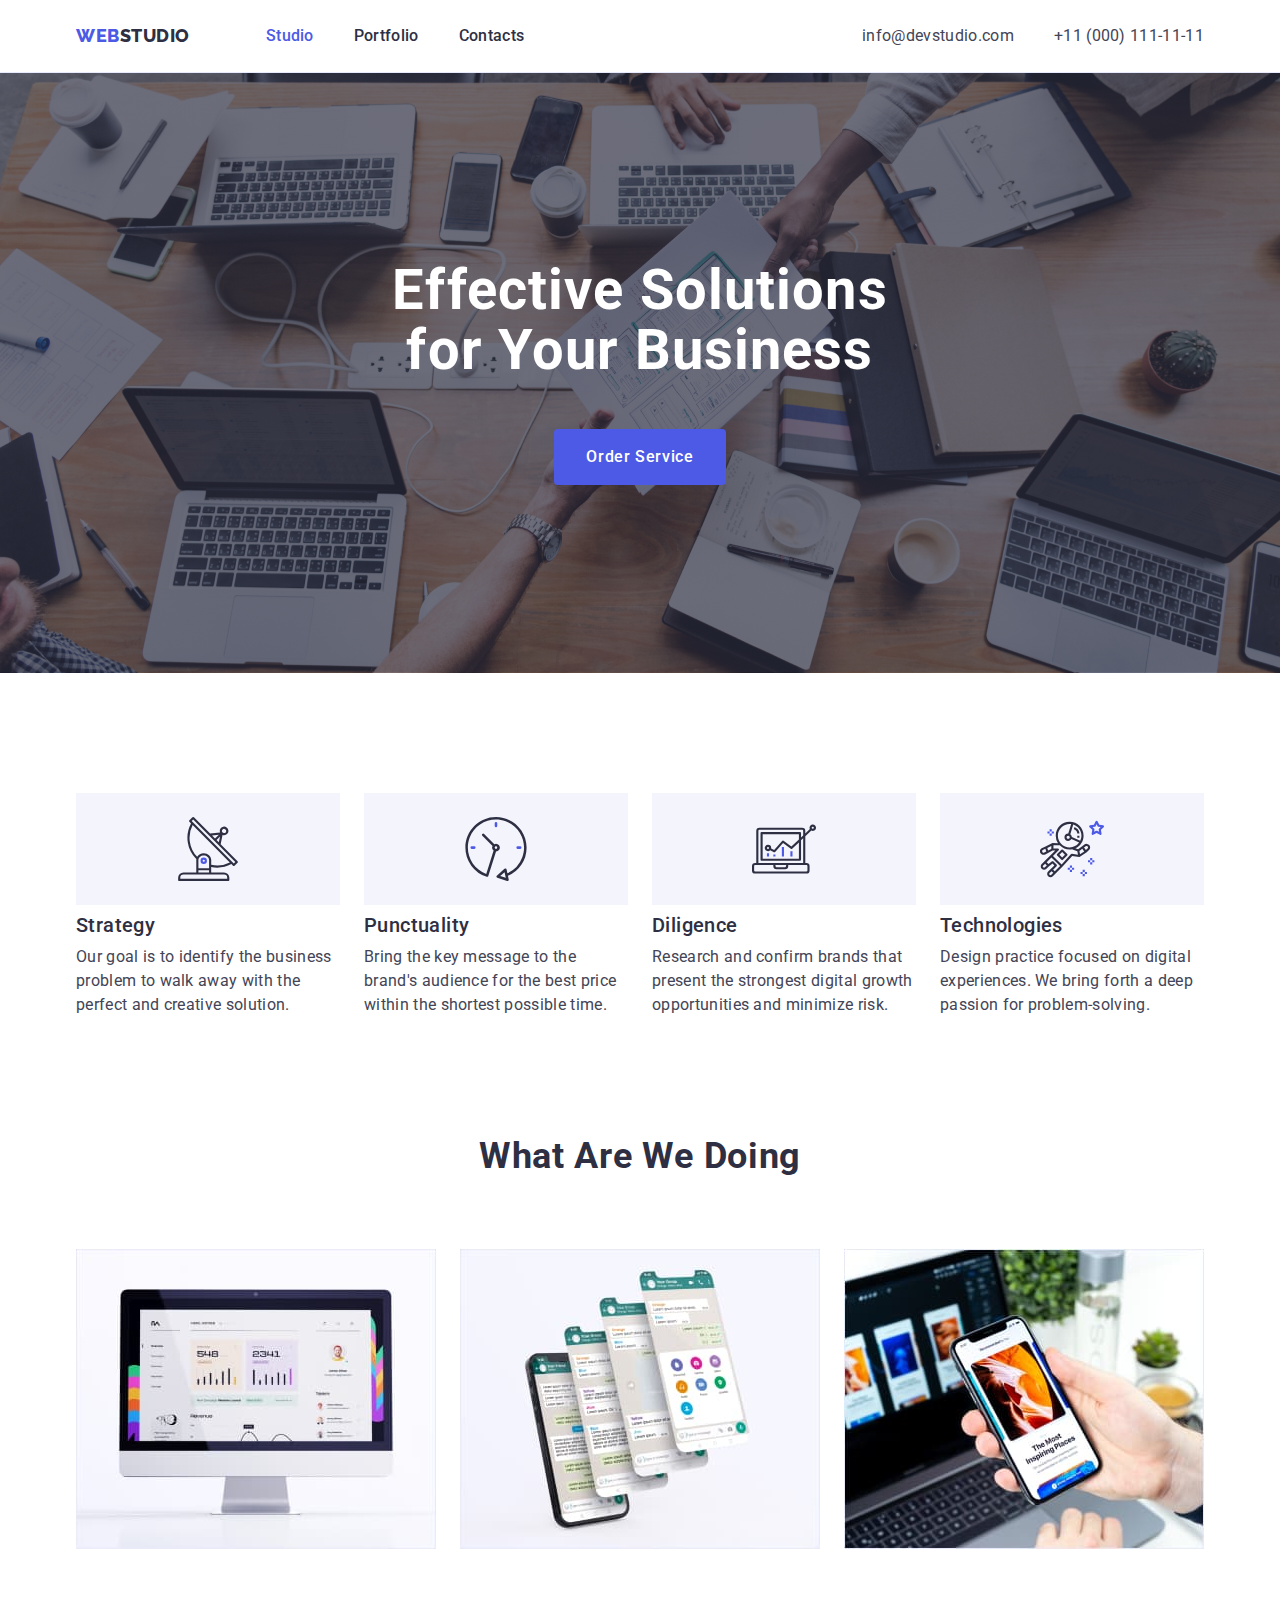
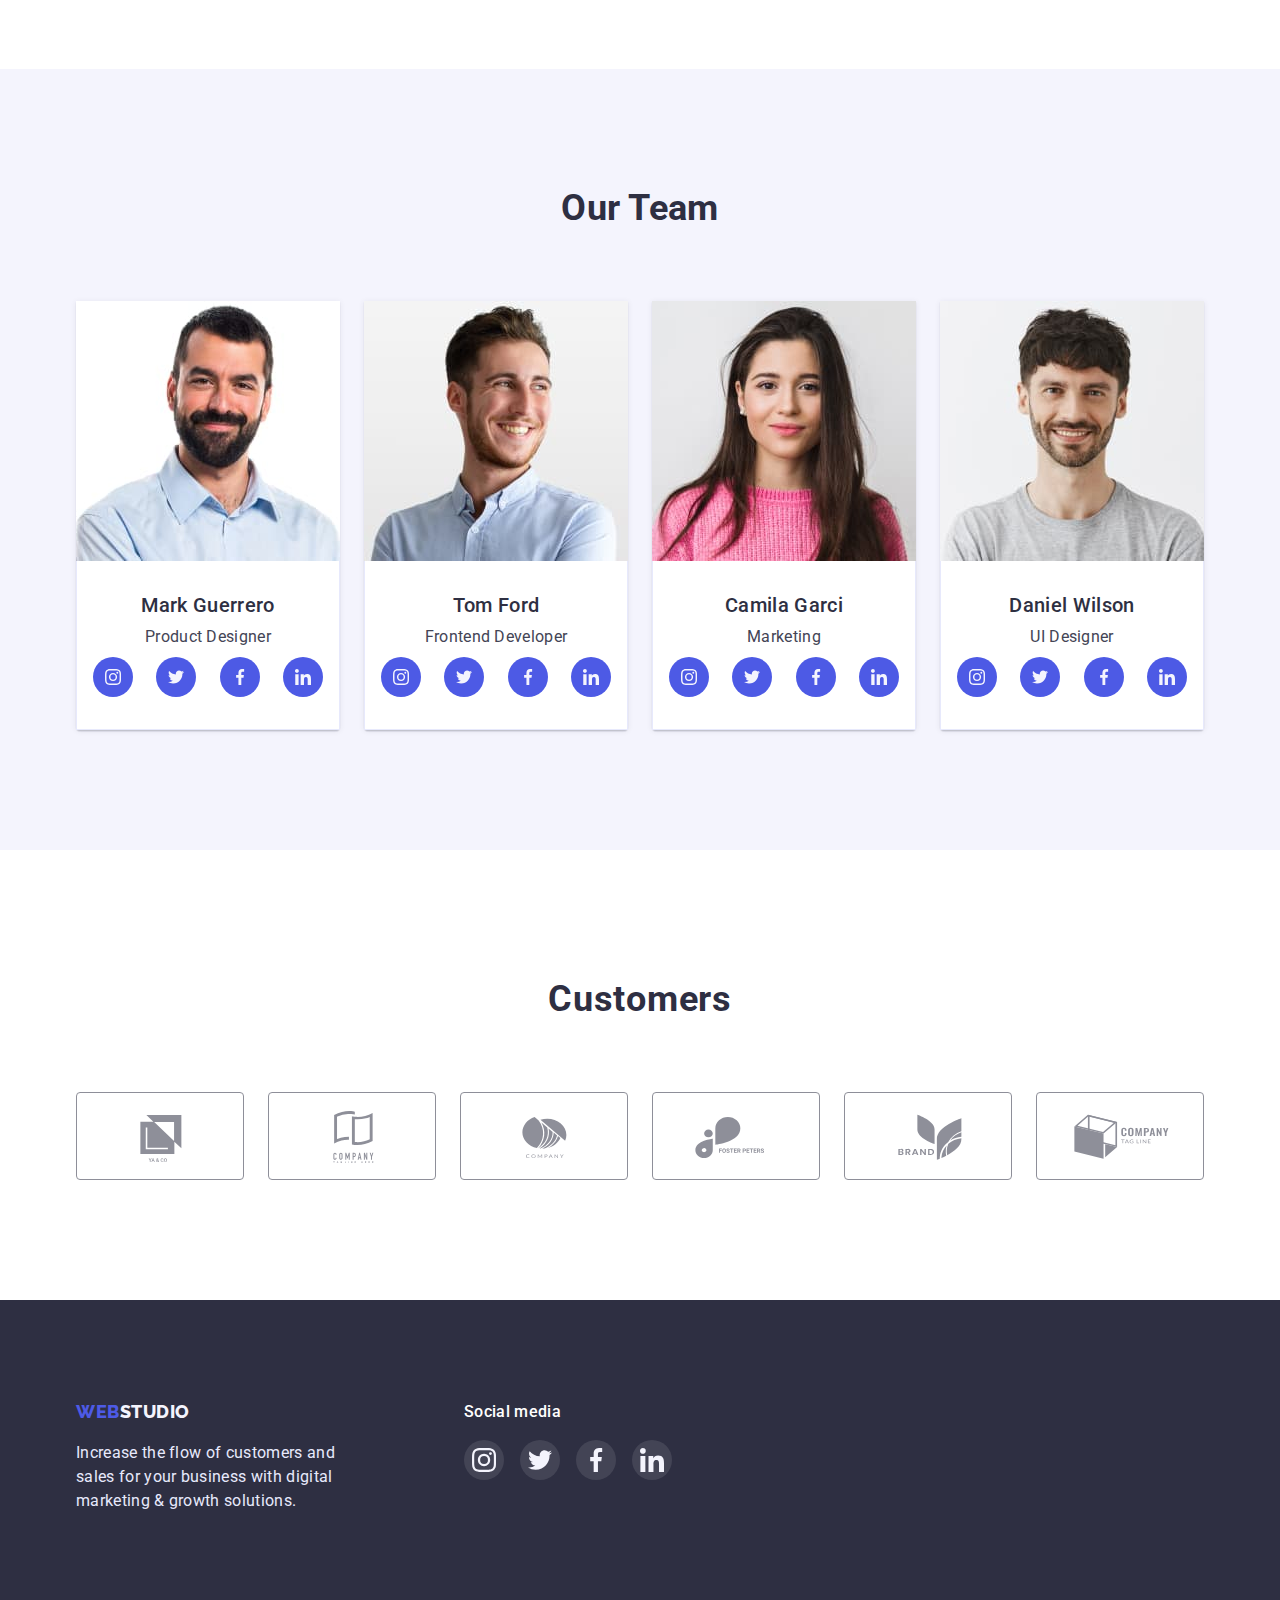
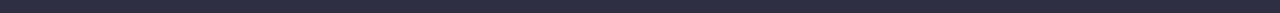
==== index.html @ ae58b8f3 "1" ====
<!DOCTYPE html>
<html lang="en">

<head>
    <meta charset="UTF-8">
    <meta http-equiv="X-UA-Compatible" content="IE=edge">
    <meta name="viewport" content="width=device-width, initial-scale=1.0">
    <title>WebStudio</title>
    <link
        href="https://fonts.googleapis.com/css2?family=Raleway:wght@800&family=Roboto:wght@400;500;700;900&display=swap"
        rel="stylesheet">
    <link rel="stylesheet"
        href="https://cdnjs.cloudflare.com/ajax/libs/modern-normalize/1.1.0/modern-normalize.min.css">
    <link rel="stylesheet" href="./css/styles.css">
</head>

<body>
    <header class="header">
        <div class="container flex-container">
            <nav class="header-navi">
                <a href="index.html" class="logo link"><span class="logo-blue">web</span>studio</a>

                <ul class="header-link">
                    <li class="navi-first"><a href="index.html" class="link hov current">Studio</a></li>
                    <li class="navi-first"><a href="portfolio.html" class="link hov">Portfolio</a></li>
                    <li class="navi-first"><a href="" class="link hov">Contacts</a></li>
                </ul>
            </nav>
            <ul class="header-navi-sect">
                <li class="navi-second"><a href="mailto:info@devstudio.com" class="link hov">info@devstudio.com</a>
                </li>
                <li class="navi-second"><a href="tel:+11(000)1111111" class="link hov">+11 (000) 111-11-11</a>
                </li>

            </ul>
        </div>
    </header>

    <main>
        <!--heroes-->
        <section class="hero">
            <div class="container">
                <h1 class="hero-text">Effective Solutions for Your Business</h1>
                <button type="button" class="hero-button">Order Service</button>
            </div>
        </section>
        <!--about company-->
        <section class="about-co">
            <div class="container">
                <ul class="card-set-first">
                    <li class="about-li">
                        <div class="about-svg">
                            <svg class="about-logo" width="64" height="64">
                                <use href="./images/icons.svg#icon-antenna"></use>
                            </svg>
                        </div>
                        <h3 class="about-work">Strategy</h3>
                        <p class="about-text">Our goal is to identify the business problem to walk away with the perfect
                            and
                            creative solution.
                        </p>
                    </li>
                    <li class="about-li">
                        <div class="about-svg">
                            <svg class="about-logo" width="64" height="64">
                                <use href="./images/icons.svg#icon-clock"></use>
                            </svg>
                        </div>
                        <h3 class="about-work">Punctuality</h3>
                        <p class="about-text">Bring the key message to the brand's audience for the best price within
                            the
                            shortest possible
                            time.</p>
                    </li>
                    <li class="about-li">
                        <div class="about-svg">
                            <svg class="about-logo" width="64" height="64">
                                <use href="./images/icons.svg#icon-diagram"></use>
                            </svg>
                        </div>
                        <h3 class="about-work">Diligence</h3>
                        <p class="about-text">Research and confirm brands that present the strongest digital growth
                            opportunities and minimize
                            risk.</p>
                    </li>
                    <li class="about-li">
                        <div class="about-svg">
                            <svg class="about-logo" width="64" height="64">
                                <use href="./images/icons.svg#icon-astronaut"></use>
                            </svg>
                        </div>
                        <h3 class="about-work">Technologies</h3>
                        <p class="about-text">Design practice focused on digital experiences. We bring forth a deep
                            passion
                            for problem-solving.</p>
                    </li>
                </ul>
            </div>
        </section>
        <!--What Are We Doing-->
        <section class="wawd">
            <div class="container">
                <h2 class="wawd-title">What Are We Doing</h2>
                <ul class="card-set-first">
                    <li class="wawd-li"><img src="./images/monitor.jpg" alt="monitor" width="360"></li>
                    <li class="wawd-li"><img src="./images/phone.jpg" alt="phone" width="360"></li>
                    <li class="wawd-li"><img src="./images/laptop.jpg" alt="laptop" width="360"></li>
                </ul>
            </div>
        </section>
        <!--Our Team-->
        <section class="comand">
            <div class="container">
                <h2 class="comand-title">Our Team</h2>
                <ul class="card-set-first">
                    <li class="comand-li"><img src="./images/mark.jpg" alt="Mark Guerrero" width="264">
                        <div class="card-item">
                            <h3 class="comand-name">Mark Guerrero</h3>
                            <p class="comand-position">Product Designer</p>
                            <ul class="social-btm">
                                <li class="social-link">
                                    <a class="social-li link" href="https../instagram.com" aria-label="instagram"
                                        target="_blank" rel="noopener noreferrer">
                                        <svg class="social-icon" width="16" height="16">
                                            <use href="./images/icons.svg#icon-instagram"></use>
                                        </svg>
                                    </a>
                                </li>
                                <li class="social-link">
                                    <a class="social-li link" href="https../twitter.com" aria-label="twitter"
                                        target="_blank" rel="noopener noreferrer">
                                        <svg class="social-icon" width="16" height="16">
                                            <use href="./images/icons.svg#icon-twitter"></use>
                                        </svg>
                                    </a>
                                </li>
                                <li class="social-link">
                                    <a class="social-li link" href="https../facebook.com" aria-label="facebook"
                                        target="_blank" rel="noopener noreferrer">
                                        <svg class="social-icon" width="16" height="16">
                                            <use href="./images/icons.svg#icon-facebook"></use>
                                        </svg>
                                    </a>
                                </li>
                                <li class="social-link">
                                    <a class="social-li link" href="https../linkedin.com" aria-label="linkedin"
                                        target="_blank" rel="noopener noreferrer">
                                        <svg class="social-icon" width="16" height="16">
                                            <use href="./images/icons.svg#icon-linkedin"></use>
                                        </svg>
                                    </a>
                                </li>
                            </ul>
                        </div>
                    </li>
                    <li class="comand-li"><img src="./images/tom.jpg" alt="Tom Ford" width="264">
                        <div class="card-item">
                            <h3 class="comand-name">Tom Ford</h3>
                            <p class="comand-position">Frontend Developer</p>
                            <ul class="social-btm">
                                <li class="social-link">
                                    <a class="social-li link" href="https../instagram.com" aria-label="instagram"
                                        target="_blank" rel="noopener noreferrer">
                                        <svg class="social-icon" width="16" height="16">
                                            <use href="./images/icons.svg#icon-instagram"></use>
                                        </svg>
                                    </a>
                                </li>
                                <li class="social-link">
                                    <a class="social-li link" href="https../twitter.com" aria-label="twitter"
                                        target="_blank" rel="noopener noreferrer">
                                        <svg class="social-icon" width="16" height="16">
                                            <use href="./images/icons.svg#icon-twitter"></use>
                                        </svg>
                                    </a>
                                </li>
                                <li class="social-link">
                                    <a class="social-li link" href="https../facebook.com" aria-label="facebook"
                                        target="_blank" rel="noopener noreferrer">
                                        <svg class="social-icon" width="16" height="16">
                                            <use href="./images/icons.svg#icon-facebook"></use>
                                        </svg>
                                    </a>
                                </li>
                                <li class="social-link">
                                    <a class="social-li link" href="https../linkedin.com" aria-label="linkedin"
                                        target="_blank" rel="noopener noreferrer">
                                        <svg class="social-icon" width="16" height="16">
                                            <use href="./images/icons.svg#icon-linkedin"></use>
                                        </svg>
                                    </a>
                                </li>
                            </ul>
                        </div>
                    </li>
                    <li class="comand-li"><img src="./images/camila.jpg" alt="Camila Garci" width="264">
                        <div class="card-item">
                            <h3 class="comand-name">Camila Garci</h3>
                            <p class="comand-position">Marketing</p>
                            <ul class="social-btm">
                                <li class="social-link">
                                    <a class="social-li link" href="https../instagram.com" aria-label="instagram"
                                        target="_blank" rel="noopener noreferrer">
                                        <svg class="social-icon" width="16" height="16">
                                            <use href="./images/icons.svg#icon-instagram"></use>
                                        </svg>
                                    </a>
                                </li>
                                <li class="social-link">
                                    <a class="social-li link" href="https../twitter.com" aria-label="twitter"
                                        target="_blank" rel="noopener noreferrer">
                                        <svg class="social-icon" width="16" height="16">
                                            <use href="./images/icons.svg#icon-twitter"></use>
                                        </svg>
                                    </a>
                                </li>
                                <li class="social-link">
                                    <a class="social-li link" href="https../facebook.com" aria-label="facebook"
                                        target="_blank" rel="noopener noreferrer">
                                        <svg class="social-icon" width="16" height="16">
                                            <use href="./images/icons.svg#icon-facebook"></use>
                                        </svg>
                                    </a>
                                </li>
                                <li class="social-link">
                                    <a class="social-li link" href="https../linkedin.com" aria-label="linkedin"
                                        target="_blank" rel="noopener noreferrer">
                                        <svg class="social-icon" width="16" height="16">
                                            <use href="./images/icons.svg#icon-linkedin"></use>
                                        </svg>
                                    </a>
                                </li>
                            </ul>
                        </div>
                    </li>
                    <li class="comand-li"><img src="./images/daniel.jpg" alt="Daniel Wilson" width="264">
                        <div class="card-item">
                            <h3 class="comand-name">Daniel Wilson</h3>
                            <p class="comand-position">UI Designer</p>
                            <ul class="social-btm">
                                <li class="social-link">
                                    <a class="social-li link" href="https../instagram.com" aria-label="instagram"
                                        target="_blank" rel="noopener noreferrer">
                                        <svg class="social-icon" width="16" height="16">
                                            <use href="./images/icons.svg#icon-instagram"></use>
                                        </svg>
                                    </a>
                                </li>
                                <li class="social-link">
                                    <a class="social-li link" href="https../twitter.com" aria-label="twitter"
                                        target="_blank" rel="noopener noreferrer">
                                        <svg class="social-icon" width="16" height="16">
                                            <use href="./images/icons.svg#icon-twitter"></use>
                                        </svg>
                                    </a>
                                </li>
                                <li class="social-link">
                                    <a class="social-li link" href="https../facebook.com" aria-label="facebook"
                                        target="_blank" rel="noopener noreferrer">
                                        <svg class="social-icon" width="16" height="16">
                                            <use href="./images/icons.svg#icon-facebook"></use>
                                        </svg>
                                    </a>
                                </li>
                                <li class="social-link">
                                    <a class="social-li link" href="https../linkedin.com" aria-label="linkedin"
                                        target="_blank" rel="noopener noreferrer">
                                        <svg class="social-icon" width="16" height="16">
                                            <use href="./images/icons.svg#icon-linkedin"></use>
                                        </svg>
                                    </a>
                                </li>
                            </ul>
                        </div>
                    </li>
                </ul>
            </div>
        </section>
        <section class="customers">
            <div>
                <h2 class="customers-title">Customers</h2>
                <ul class="customer-ul">
                    <li class="customer-li">
                        <a class="customer-logo link" href="" target="_blank" rel="noopener noreferrer">
                            <svg class="customer-icon" width="104" height="56">
                                <use href="./images/icons.svg#icon-logoco1"></use>
                            </svg>
                        </a>
                    </li>
                    <li>
                        <a class="customer-logo link" href="" target="_blank" rel="noopener noreferrer">
                            <svg class="customer-icon" width="104" height="56">
                                <use href="./images/icons.svg#icon-logoco2"></use>
                            </svg>
                        </a>
                    </li>
                    <li>
                        <a class="customer-logo link" href="" target="_blank" rel="noopener noreferrer">
                            <svg class="customer-icon" width="104" height="56">
                                <use href="./images/icons.svg#icon-logoco3"></use>
                            </svg>
                        </a>
                    </li>
                    <li>
                        <a class="customer-logo link" href="" target="_blank" rel="noopener noreferrer">
                            <svg class="customer-icon" width="104" height="56">
                                <use href="./images/icons.svg#icon-logoco4"></use>
                            </svg>
                        </a>
                    </li>
                    <li>
                        <a class="customer-logo link" href="" target="_blank" rel="noopener noreferrer">
                            <svg class="customer-icon" width="104" height="56">
                                <use href="./images/icons.svg#icon-logoco5"></use>
                            </svg>
                        </a>
                    </li>
                    <li>
                        <a class="customer-logo link" href="" target="_blank" rel="noopener noreferrer">
                            <svg class="customer-icon" width="104" height="56">
                                <use href="./images/icons.svg#icon-logoco6"></use>
                            </svg>
                        </a>
                    </li>
                </ul>
            </div>
        </section>
    </main>
    <footer class="footer">
        <div class="container footer-container">
            <div>
                <a href="index.html" class="logo link"><span class="logo-blue">web</span><span
                        class="logo logo-white">studio</span></a>
                <p class="footer-text">Increase the flow of customers and sales for your business with digital marketing
                    &
                    growth solutions.</p>
            </div>

            <div class="footer-soc">
                <p class="footer-soc-text">Social media</p>
                <ul class="footer-soc-btn">
                    <li><a class="footer-soc-li link" href="https../instagram.com" aria-label="instagram"
                            target="_blank" rel="noopener noreferrer">
                            <svg class="footer-soc-icon" width="24" height="24">
                                <use href="./images/icons.svg#icon-instagram"></use>
                            </svg>
                        </a>
                    </li>
                    <li>
                        <a class="footer-soc-li link" href="https../twitter.com" aria-label="instagram" target="_blank"
                            rel="noopener noreferrer">
                            <svg class="footer-soc-icon" width="24" height="24">
                                <use href="./images/icons.svg#icon-twitter"></use>
                            </svg>
                        </a>
                    </li>
                    <li>
                        <a class="footer-soc-li link" href="https../facebook.com" aria-label="instagram" target="_blank"
                            rel="noopener noreferrer">
                            <svg class="footer-soc-icon" width="24" height="24">
                                <use href="./images/icons.svg#icon-facebook"></use>
                            </svg>
                        </a>
                    </li>
                    <li>
                        <a class="footer-soc-li link" href="https../linkedin.com" aria-label="instagram" target="_blank"
                            rel="noopener noreferrer">
                            <svg class="footer-soc-icon" width="24" height="24">
                                <use href="./images/icons.svg#icon-linkedin"></use>
                            </svg>
                        </a>
                    </li>
                </ul>
            </div>
        </div>
    </footer>
</body>

</html>
---- css/styles.css ----
:root {
  /*head*/
  --logo-first: #4d5ae5;
  --logo-sec: #2e2f42;
  --logo-thr: #f4f4fd;
  --head-text: #2e2f42;
  --head-adres: #434455;
  /*main*/
  --hero-text: #ffffff;
  --hero-button-text: #ffffff;
  --hero-button: #4d5ae5;
  --text-main: #434455;
  --text-accent: #2e2f42;
  --text-accent-h2: #2e2f42;
  --bgr-main: #2e2f42;
  --bgr-first: #e5e5e5;
  --bgr-sec: #f4f4fd;
  --bgr-many-button: #f4f4fd;
  --text-many-button: #4d5ae5;
  --link: #404bbf;
  --social-btn-comand1: #4d5ae5;
  --social-btn-comand2: #404bbf;
  --social-btn-logo: #f4f4fd;
  /*about*/
  --about-svg: #f4f4fd;
  /*customers*/
  --customers-logo: #8e8f99;
  --customers-logo2: #404bbf;
  /*footer*/
  --footer-text: #e7e9fc;
  --footer-soc-text: #ffffff;
  --footer-logo-hover: #31d0aa;
  /*size distaition*/
}
/*border-box-main*/
*,
*::before,
*::after {
  box-sizing: border-box;
}
body {
  font-family: "Roboto", sans-serif;
  font-size: 16px;
  letter-spacing: 0.02em;
  color: var(--text-main);
}
/*reset standart style*/
h1,
h2,
h3,
h4,
h5,
h6,
p {
  margin: 0;
}
ol,
ul {
  list-style: none;
  padding-left: 0;
  margin: 0;
}
img {
  display: block;
  max-width: 100%;
  height: auto;
}
button {
  display: block;
  cursor: pointer;
  border: none;
  border-radius: 4px;
}
.container {
  width: 1158px;
  padding: 0 15px;
  margin: 0 auto;
}

/*imposibl*/
.link {
  text-decoration: none;
}

/*header*/
.header-navi {
  display: flex;
  align-items: center;
}
.header {
  border-bottom: 1px solid #e7e9fc;
}
.logo-blue {
  color: var(--logo-first);
}
.logo {
  font-family: "Raleway";
  font-style: normal;
  font-weight: 800;
  font-size: 18px;
  line-height: 1.33;
  letter-spacing: 0.03em;
  text-transform: uppercase;
  color: var(--logo-sec);
}
.logo:hover,
.logo:focus {
  color: var(--logo-first);
}
.header-link {
  display: flex;
  align-items: center;
  margin-left: 76px;
  gap: 40px;
}
.flex-container {
  display: flex;
  align-items: center;
}
.navi-first > .link {
  font-weight: 500;
  line-height: 1.5;
  color: var(--head-text);
  padding: 24px 0;
  display: block;
}
.link.current {
  color: var(--logo-first);
}
.header-navi-sect {
  margin-left: auto;
  display: flex;
  align-items: center;
  gap: 40px;
}

.navi-second > .link {
  color: var(--head-adres);
  line-height: 1.5;
}

.hov:hover,
.hov:focus {
  color: var(--link);
}

/*----------main------------*/
/*-------section-hero--------*/
.hero {
  background-color: var(--bgr-main);
  background-image: linear-gradient(
      rgba(46, 47, 66, 0.7),
      rgba(46, 47, 66, 0.7)
    ),
    url(../images/bg-img.jpg);
  background-repeat: no-repeat;
  background-position: center;
  background-size: cover;
  max-width: 1440px;
  margin-left: auto;
  margin-right: auto;

  padding: 188px 0;
  text-align: center;
  margin-left: auto;
  margin-right: auto;
}
.hero-text {
  font-weight: 700;
  font-size: 56px;
  line-height: 1.07;
  letter-spacing: 0.02em;
  color: var(--hero-text);
  margin: 0 auto;
  max-width: 498px;
  margin-bottom: 48px;
}
.hero-button {
  background-color: var(--hero-button);
  color: var(--hero-button-text);
  font-family: "Roboto";
  font-size: 16px;
  line-height: 1.5;
  font-style: normal;
  font-weight: 500;
  letter-spacing: 0.04em;
  cursor: pointer;
  padding: 16px 32px;
  margin-left: auto;
  margin-right: auto;
}
.hero-button:hover,
.hero-button:focus {
  background-color: var(--link);
}
/*-------section about-------*/
.card-set-first {
  display: flex;
  flex-wrap: wrap;
  gap: 24px;
}
.about-co {
  padding-top: 120px;
  padding-bottom: 120px;
}
.about-li {
  width: 264px;
  height: 104px;
}
.about-svg {
  display: flex;
  width: 264px;
  height: 112px;
  justify-content: center;
  align-items: center;
  background-color: var(--about-svg);
}
.about-work {
  font-weight: 500;
  font-size: 20px;
  line-height: 1.2;
  letter-spacing: 0.02em;
  color: var(--text-accent);
  padding-top: 8px;
}
.about-text {
  line-height: 1.5;
  margin-top: 8px;
  color: var(--text-main);
}
/*------- section wawd------*/
.wawd {
  padding-bottom: 120px;
  padding-top: 120px;
}
.wawd-title {
  font-weight: 700;
  font-size: 36px;
  line-height: 1.11;
  letter-spacing: 0.02em;
  text-align: center;
  text-transform: capitalize;
  color: var(--text-accent-h2);
  margin-bottom: 72px;
}
/*--------section our team---------*/
.comand {
  background-color: var(--bgr-sec);
  padding: 120px 0;
}
.comand-title {
  font-weight: 700;
  font-size: 36px;
  line-height: 1.11;
  text-align: center;
  text-transform: capitalize;
  color: var(--text-accent-h2);
  margin-bottom: 72px;
}
.social-btm {
  display: flex;
  justify-content: space-between;
}
.social-li {
  display: flex;
  align-items: center;
  justify-content: center;
  width: 40px;
  height: 40px;
  background-color: var(--social-btn-comand1);
  border-radius: 50px;
  fill: var(--social-btn-logo);
}
.social-li:hover,
.social-li:hover {
  background-color: var(--social-btn-comand2);
}
.comand-li {
  background: #ffffff;
  box-shadow: 0px 1px 6px rgba(46, 47, 66, 0.08),
    0px 1px 1px rgba(46, 47, 66, 0.16), 0px 2px 1px rgba(46, 47, 66, 0.08);
  border-radius: 0px 0px 4px 4px;
}

.comand-name {
  font-weight: 500;
  font-size: 20px;
  line-height: 1.2;
  text-align: center;
  color: var(--text-accent);
}
.comand-position {
  line-height: 1.5;
  text-align: center;
  color: var(--text-main);
  margin-top: 8px;
  margin-bottom: 8px;
}
.card-item {
  border: 1px solid #e7e9fc;
  padding: 32px 16px;
  border-top: none;
}
/*--------Cotumers-------------*/
.customers {
  padding-top: 130px;
  padding-bottom: 120px;
}
.customer-ul {
  display: flex;
  justify-content: center;
  gap: 24px;
}
.customers-title {
  font-weight: 700;
  font-size: 36px;
  line-height: 1.11;
  text-align: center;
  letter-spacing: 0.02em;
  text-transform: capitalize;
  color: var(--text-accent-h2);
  margin-bottom: 72px;
}
.customer-logo {
  color: var(--customers-logo);
  display: flex;
  align-items: center;
  justify-content: center;
  width: 168px;
  height: 88px;
  border: 1px solid var(--customers-logo);
  border-radius: 4px;
}
.customer-icon {
  fill: currentColor;
}
.customer-logo:hover,
.customer-logo:focus {
  color: var(--customers-logo2);
  border: 1px solid var(--customers-logo2);
}

/*------------footer----------*/
.footer {
  background-color: var(--bgr-main);
  line-height: 1.5;
  padding: 100px 0;
}
.logo-white {
  font-weight: 800;
  font-size: 18px;
  line-height: 24px;
  letter-spacing: 0.03em;
  text-transform: uppercase;
  color: var(--logo-thr);
}
.footer-text {
  color: var(--footer-text);
  max-width: 268px;
  margin-top: 16px;
}
.footer-container {
  display: flex;
}
.footer-soc {
  margin-left: 120px;
}
.footer-soc-text {
  color: var(--footer-soc-text);
  font-weight: 500;
  font-size: 16px;
  line-height: 1.5;
  letter-spacing: 0.02em;
  padding-bottom: 16px;
}
.footer-soc-li {
  display: flex;
  align-items: center;
  justify-content: center;
  width: 40px;
  height: 40px;
  background-color: rgba(255, 255, 255, 0.1);
  border-radius: 50px;
  fill: var(--social-btn-logo);
}
.footer-soc-li:hover,
.footer-soc-li:focus {
  background-color: var(--footer-logo-hover);
}
.footer-soc-btn {
  display: flex;
  gap: 16px;
}
/*-------portfolio------*/
/*---------section- btn--------*/
.many-buttons {
  padding-top: 96px;
  padding-bottom: 120px;
}
.btn {
  font-family: "Roboto";
  font-size: 16px;
  background-color: var(--bgr-many-button);
  font-weight: 500;
  line-height: 1.5;
  letter-spacing: 0.04em;
  color: var(--text-many-button);
  cursor: pointer;
  padding: 12px 24px;
}
.btn:hover,
.btn:focus {
  color: var(--hero-button-text);
  background-color: var(--link);
}
.many-buttons-link {
  display: flex;
  justify-content: center;
  gap: 24px;
}
.not-text {
  position: absolute;
  width: 1px;
  height: 1px;
  margin: -1px;
  border: 0;
  padding: 0;
  white-space: nowrap;
  clip-path: inset(100%);
  clip: rect(0 0 0 0);
  overflow: hidden;
}
/*---------many buttons-----*/

.card-set-sec {
  display: flex;
  flex-wrap: wrap;
  row-gap: 48px;
  column-gap: 24px;
  margin-top: 72px;
}

/*-------sectiom-many-ikon------*/
.many-ikon-name {
  font-weight: 500;
  font-size: 20px;
  line-height: 1.2;
  color: var(--text-accent);
}
.many-ikon-text {
  line-height: 1.5;
  color: var(--text-main);
  margin-top: 8px;
}
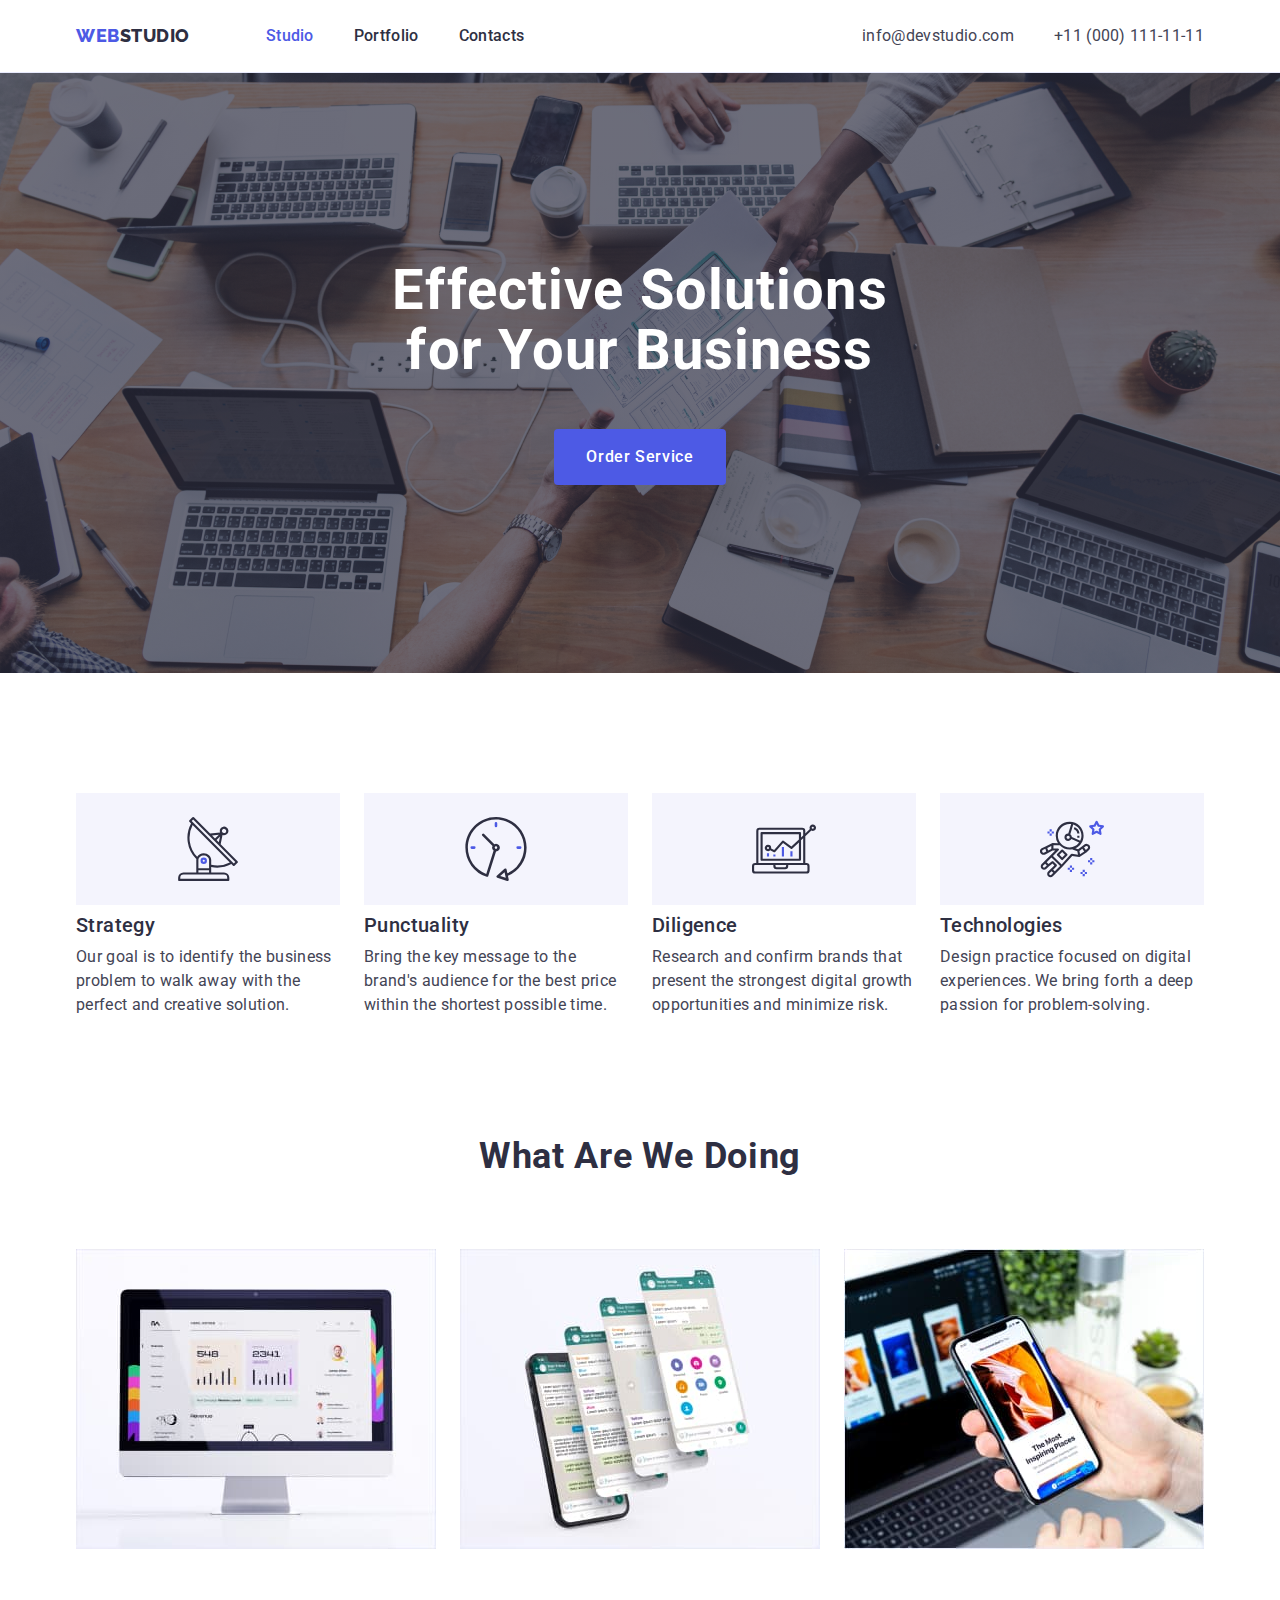
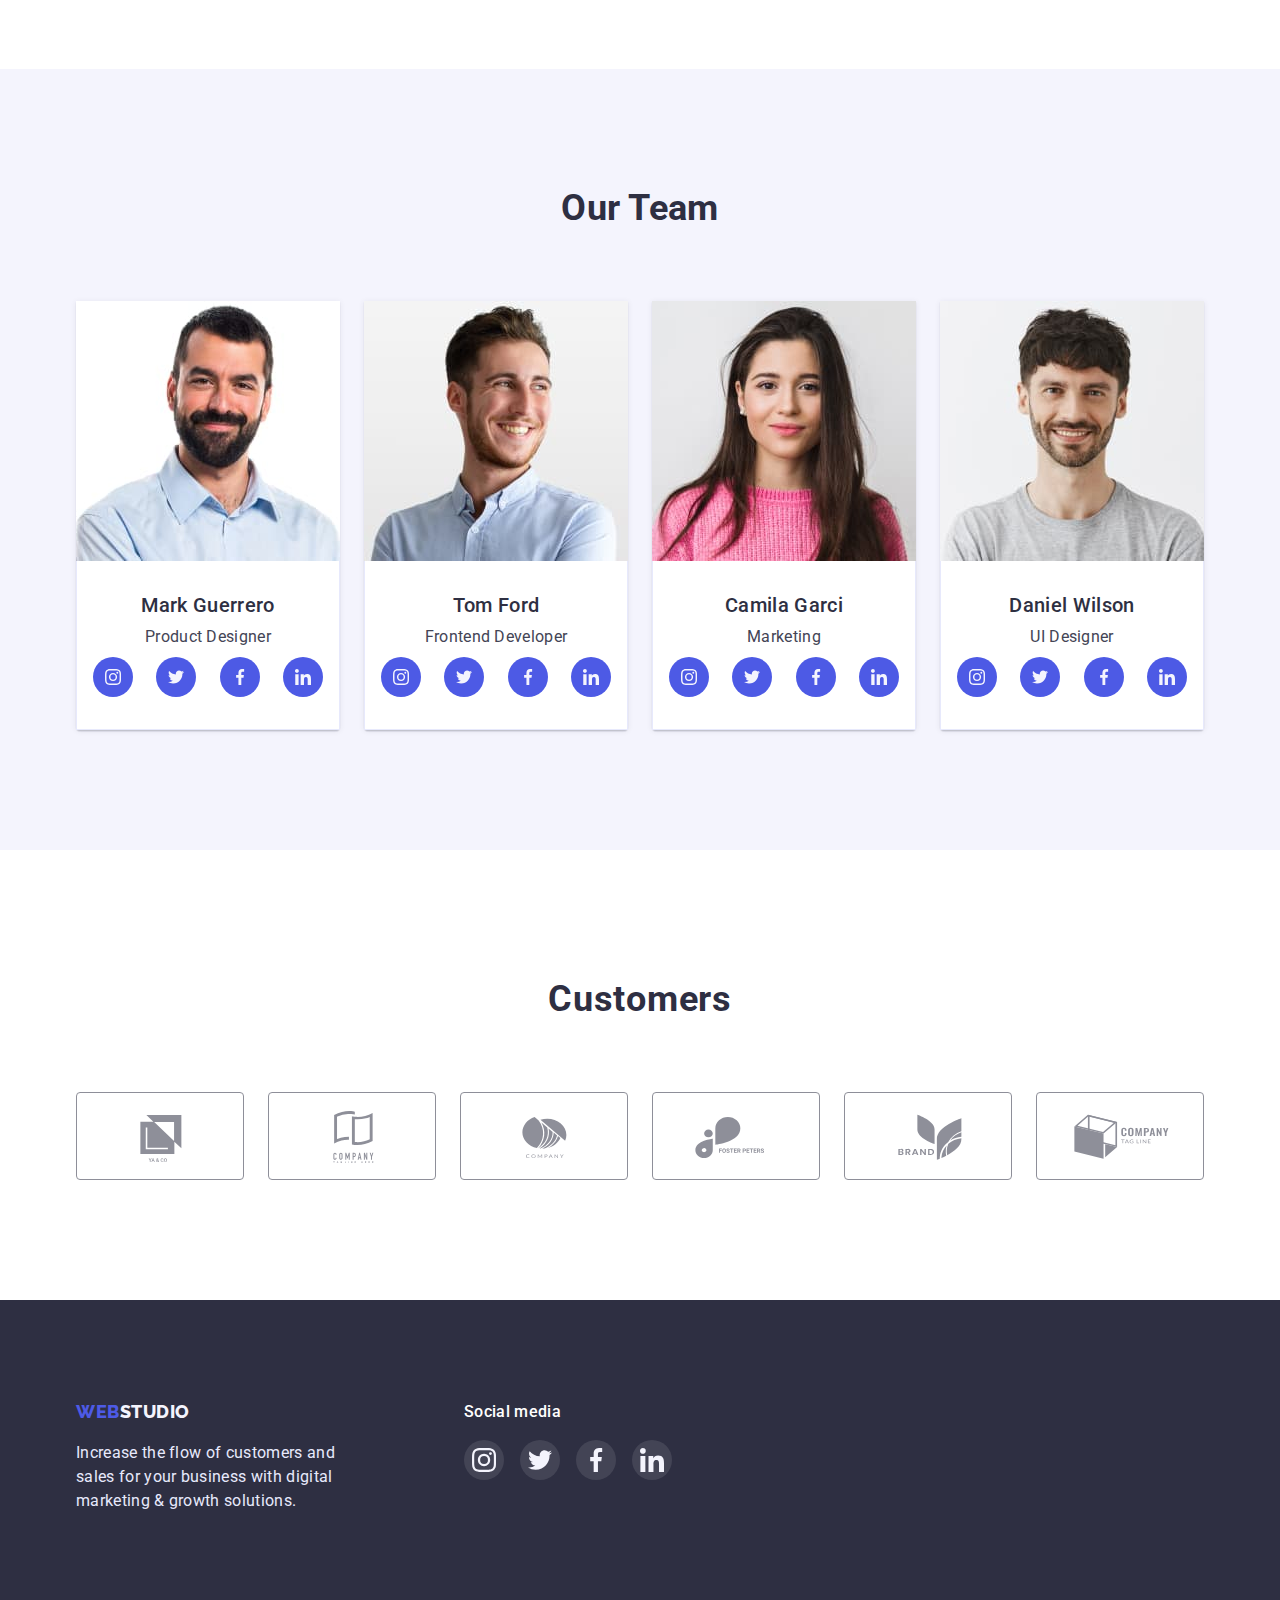
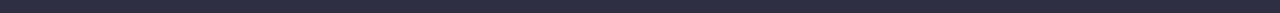
==== commit 4409cd5e: "1" ====
--- a/index.html
+++ b/index.html
@@ -277,7 +277,7 @@
             </div>
         </section>
         <section class="customers">
-            <div>
+            <div class="container">
                 <h2 class="customers-title">Customers</h2>
                 <ul class="customer-ul">
                     <li class="customer-li">
--- a/css/styles.css
+++ b/css/styles.css
@@ -157,9 +157,7 @@
   background-position: center;
   background-size: cover;
   max-width: 1440px;
-  margin-left: auto;
-  margin-right: auto;
-
+  height: 600px;
   padding: 188px 0;
   text-align: center;
   margin-left: auto;
@@ -221,7 +219,7 @@
   line-height: 1.2;
   letter-spacing: 0.02em;
   color: var(--text-accent);
-  padding-top: 8px;
+  margin-top: 8px;
 }
 .about-text {
   line-height: 1.5;
@@ -371,7 +369,7 @@
   font-size: 16px;
   line-height: 1.5;
   letter-spacing: 0.02em;
-  padding-bottom: 16px;
+  margin-bottom: 16px;
 }
 .footer-soc-li {
   display: flex;
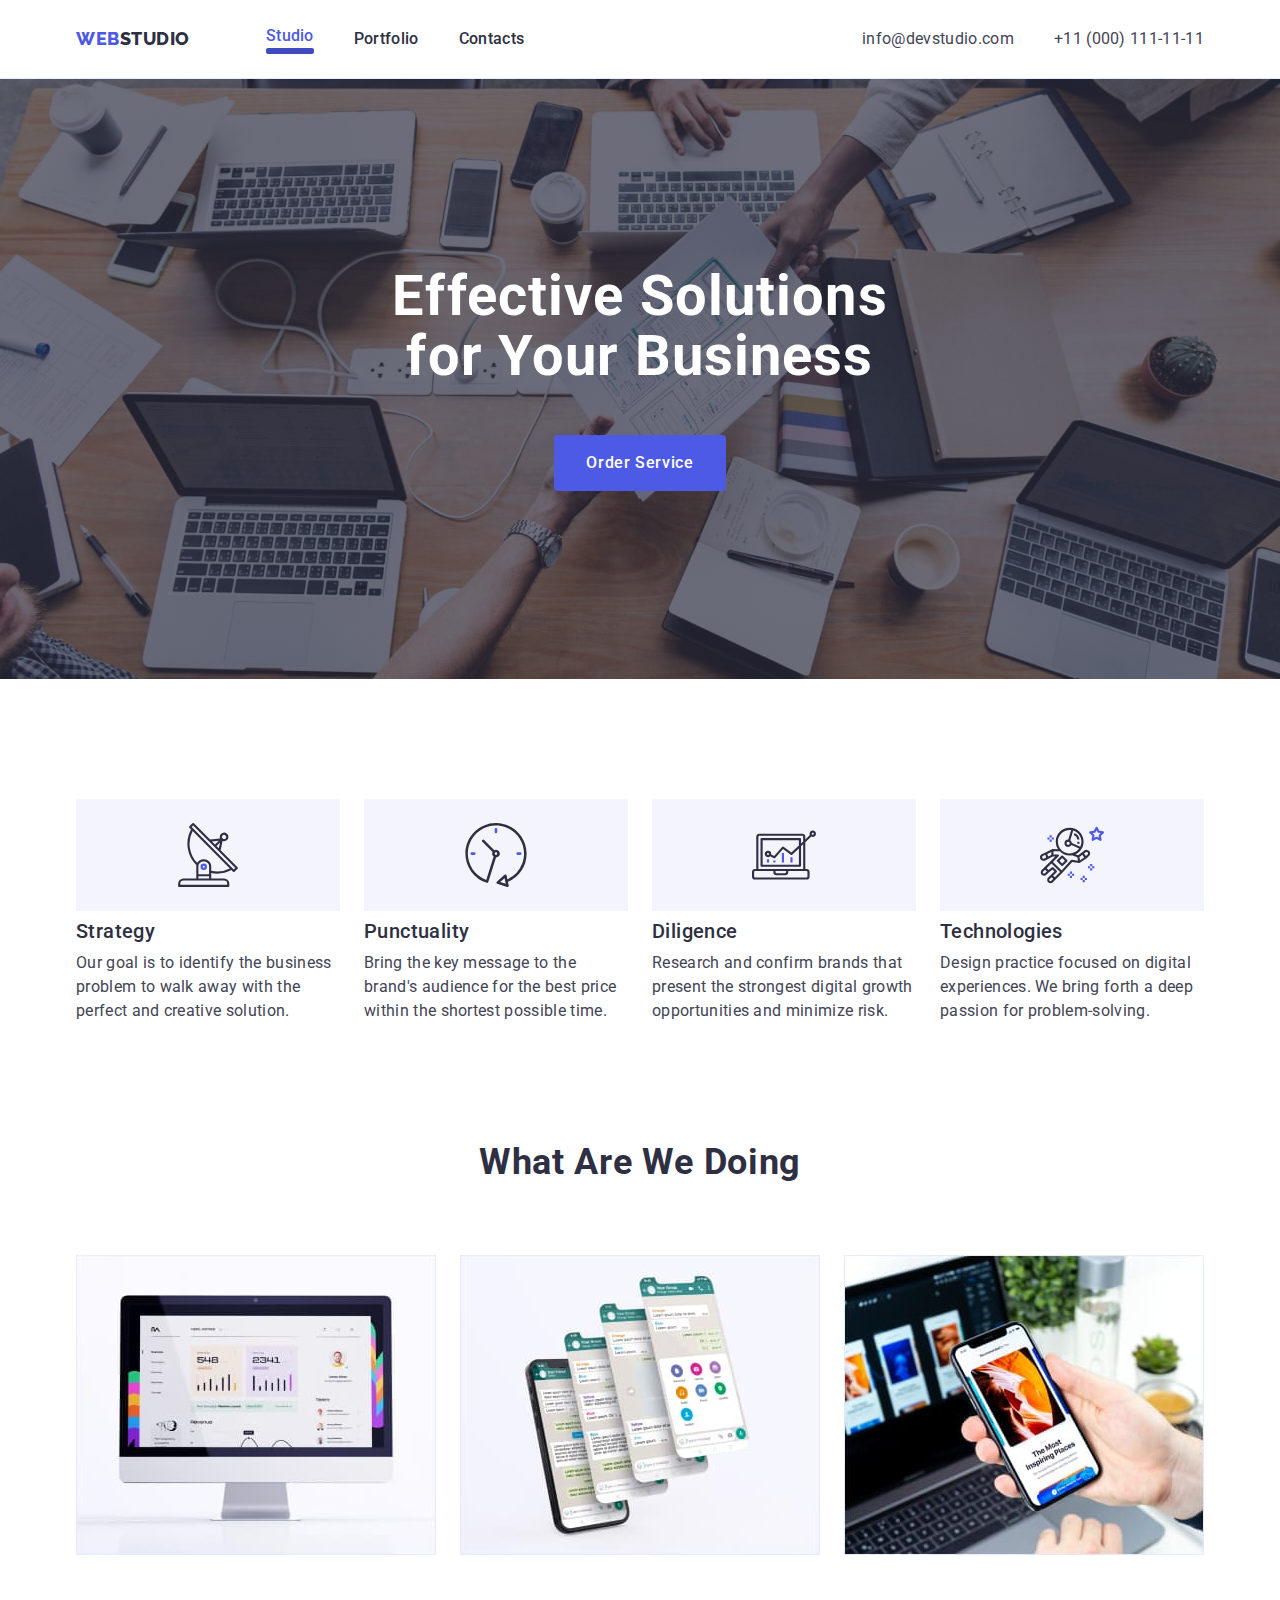
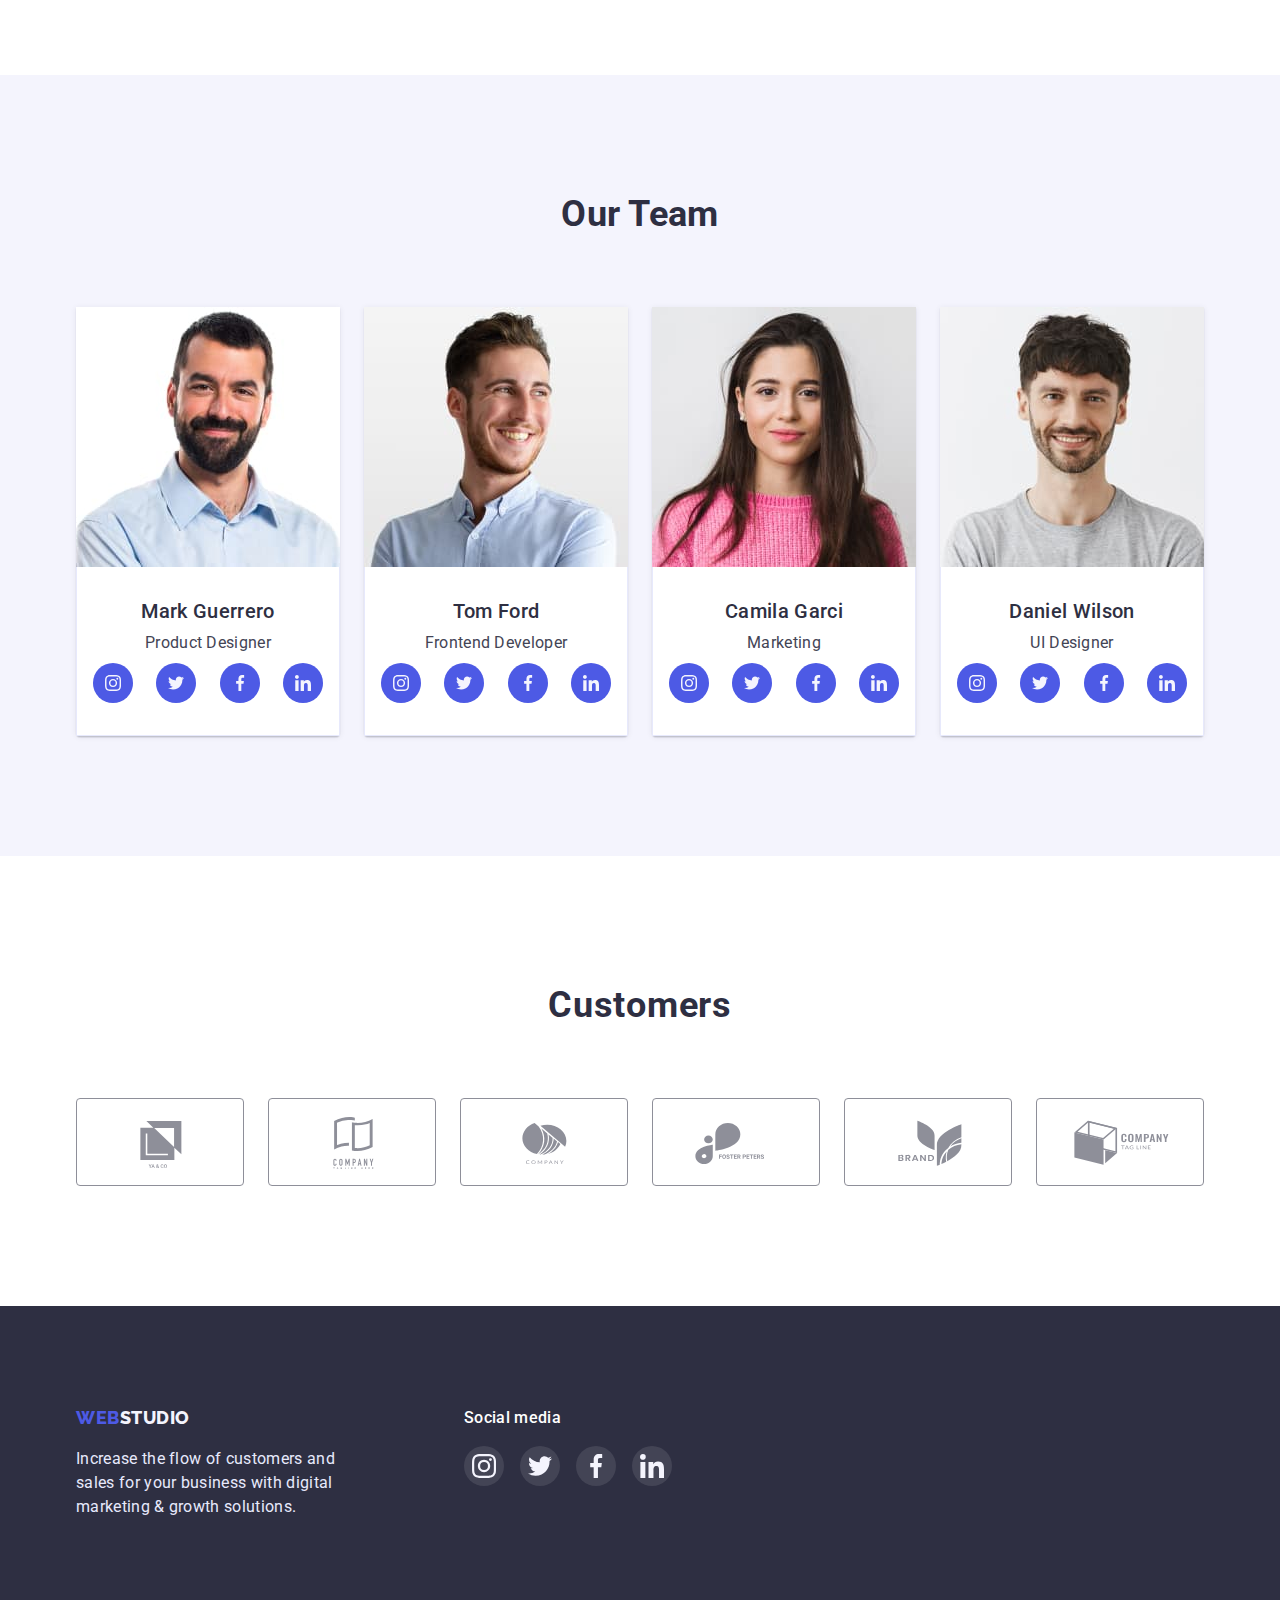
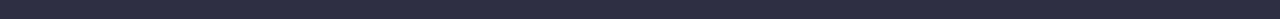
==== commit a7aa9bac: "1" ====
--- a/index.html
+++ b/index.html
@@ -21,9 +21,9 @@
                 <a href="index.html" class="logo link"><span class="logo-blue">web</span>studio</a>
 
                 <ul class="header-link">
-                    <li class="navi-first"><a href="index.html" class="link hov current">Studio</a></li>
-                    <li class="navi-first"><a href="portfolio.html" class="link hov">Portfolio</a></li>
-                    <li class="navi-first"><a href="" class="link hov">Contacts</a></li>
+                    <li class="navi-first"><a href="index.html" class="navi-first-li link hov current">Studio</a></li>
+                    <li class="navi-first"><a href="portfolio.html" class="navi-first-li link hov">Portfolio</a></li>
+                    <li class="navi-first"><a href="" class="navi-first-li link hov">Contacts</a></li>
                 </ul>
             </nav>
             <ul class="header-navi-sect">
--- a/css/styles.css
+++ b/css/styles.css
@@ -138,7 +138,14 @@
   color: var(--head-adres);
   line-height: 1.5;
 }
-
+.navi-first-li.current::after {
+  content: "";
+  display: block;
+  width: 100%;
+  height: 6px;
+  background-color: var(--link);
+  border-radius: 2px;
+}
 .hov:hover,
 .hov:focus {
   color: var(--link);
@@ -203,7 +210,6 @@
 }
 .about-li {
   width: 264px;
-  height: 104px;
 }
 .about-svg {
   display: flex;
@@ -229,7 +235,6 @@
 /*------- section wawd------*/
 .wawd {
   padding-bottom: 120px;
-  padding-top: 120px;
 }
 .wawd-title {
   font-weight: 700;
@@ -270,7 +275,7 @@
   fill: var(--social-btn-logo);
 }
 .social-li:hover,
-.social-li:hover {
+.social-li:focus {
   background-color: var(--social-btn-comand2);
 }
 .comand-li {
@@ -326,7 +331,7 @@
   justify-content: center;
   width: 168px;
   height: 88px;
-  border: 1px solid var(--customers-logo);
+  border: 1px solid currentColor;
   border-radius: 4px;
 }
 .customer-icon {
@@ -335,7 +340,6 @@
 .customer-logo:hover,
 .customer-logo:focus {
   color: var(--customers-logo2);
-  border: 1px solid var(--customers-logo2);
 }
 
 /*------------footer----------*/
@@ -410,12 +414,15 @@
 .btn:focus {
   color: var(--hero-button-text);
   background-color: var(--link);
+  box-shadow: 0px 3px 1px rgba(0, 0, 0, 0.1), 0px 2px 1px rgba(0, 0, 0, 0.08),
+    0px 2px 2px rgba(0, 0, 0, 0.12);
 }
 .many-buttons-link {
   display: flex;
   justify-content: center;
   gap: 24px;
 }
+
 .not-text {
   position: absolute;
   width: 1px;
@@ -450,3 +457,12 @@
   color: var(--text-main);
   margin-top: 8px;
 }
+.card-link {
+  display: block;
+  box-shadow: 0px 1px 6px rgba(46, 47, 66, 0.08);
+}
+.card-link:hover,
+.card-link:focus {
+  box-shadow: 0px 1px 6px rgba(46, 47, 66, 0.08),
+    0px 1px 1px rgba(46, 47, 66, 0.16), 0px 2px 1px rgba(46, 47, 66, 0.08);
+}
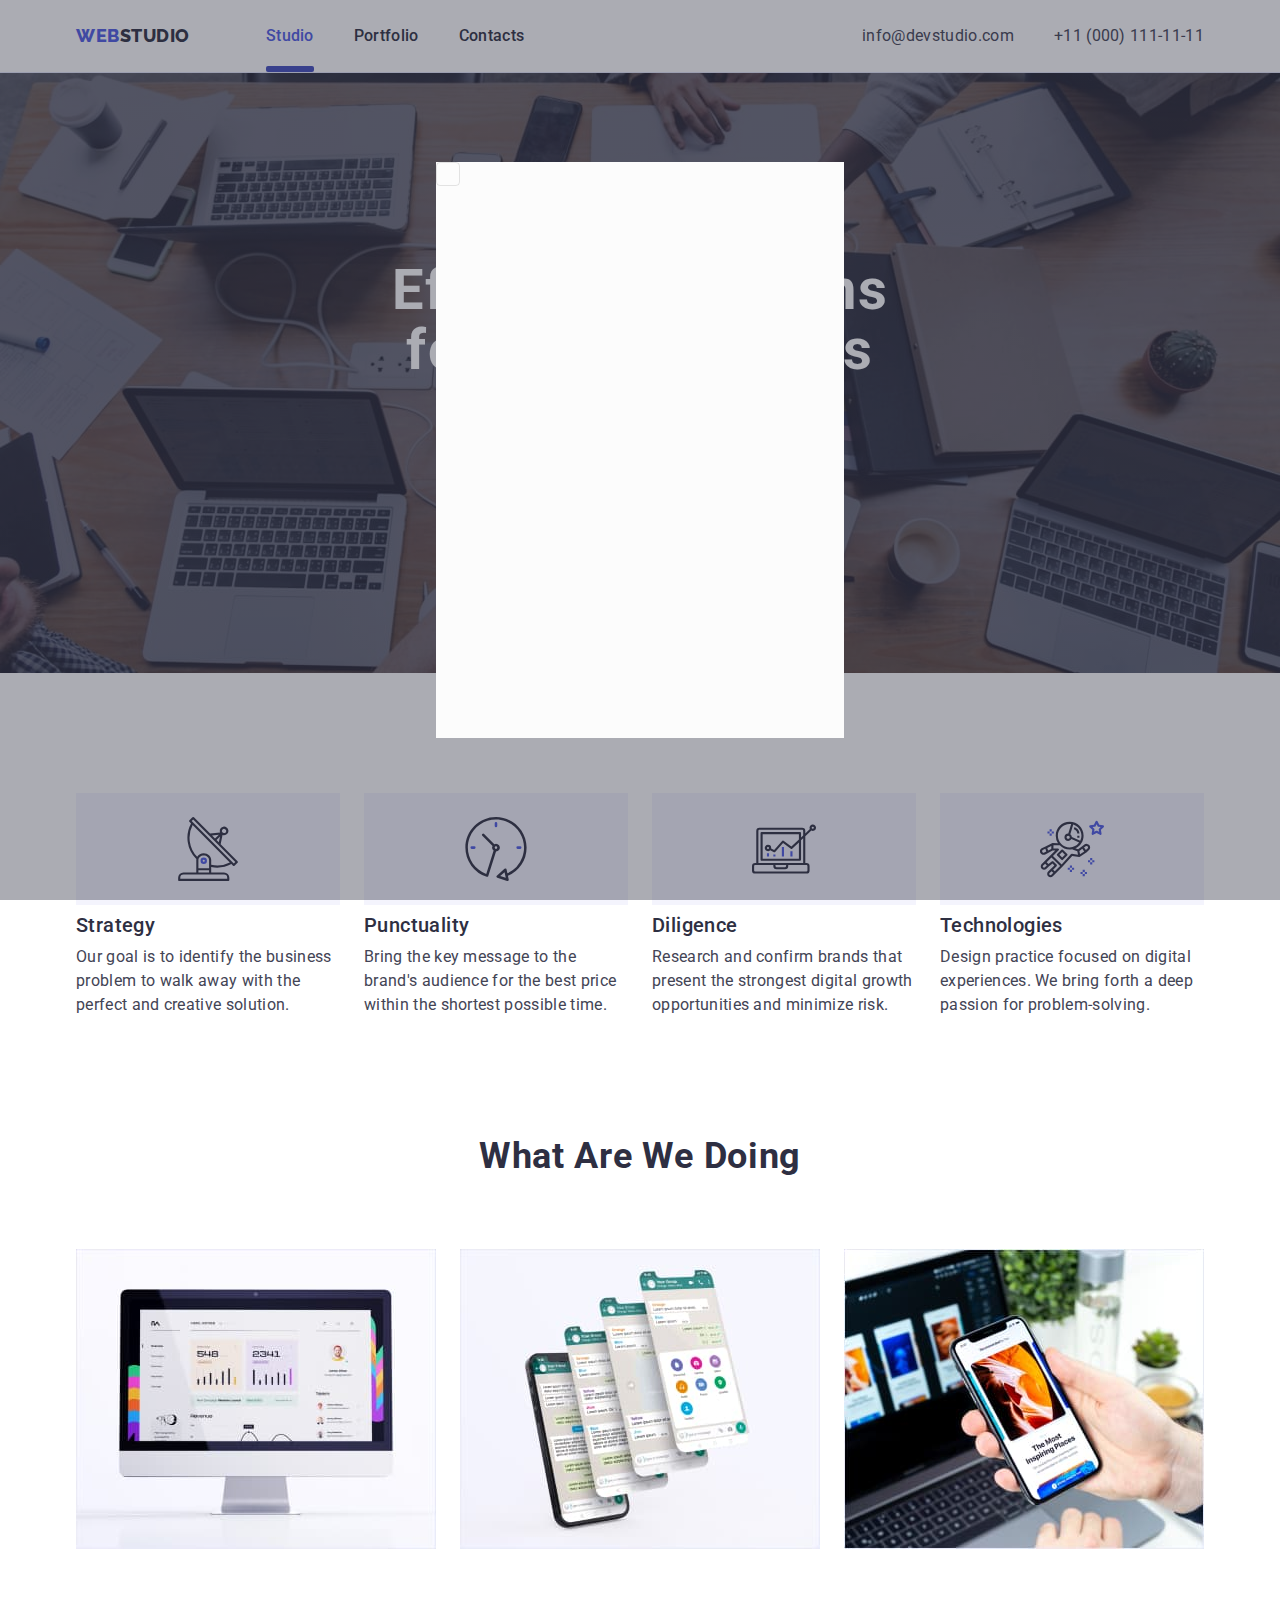
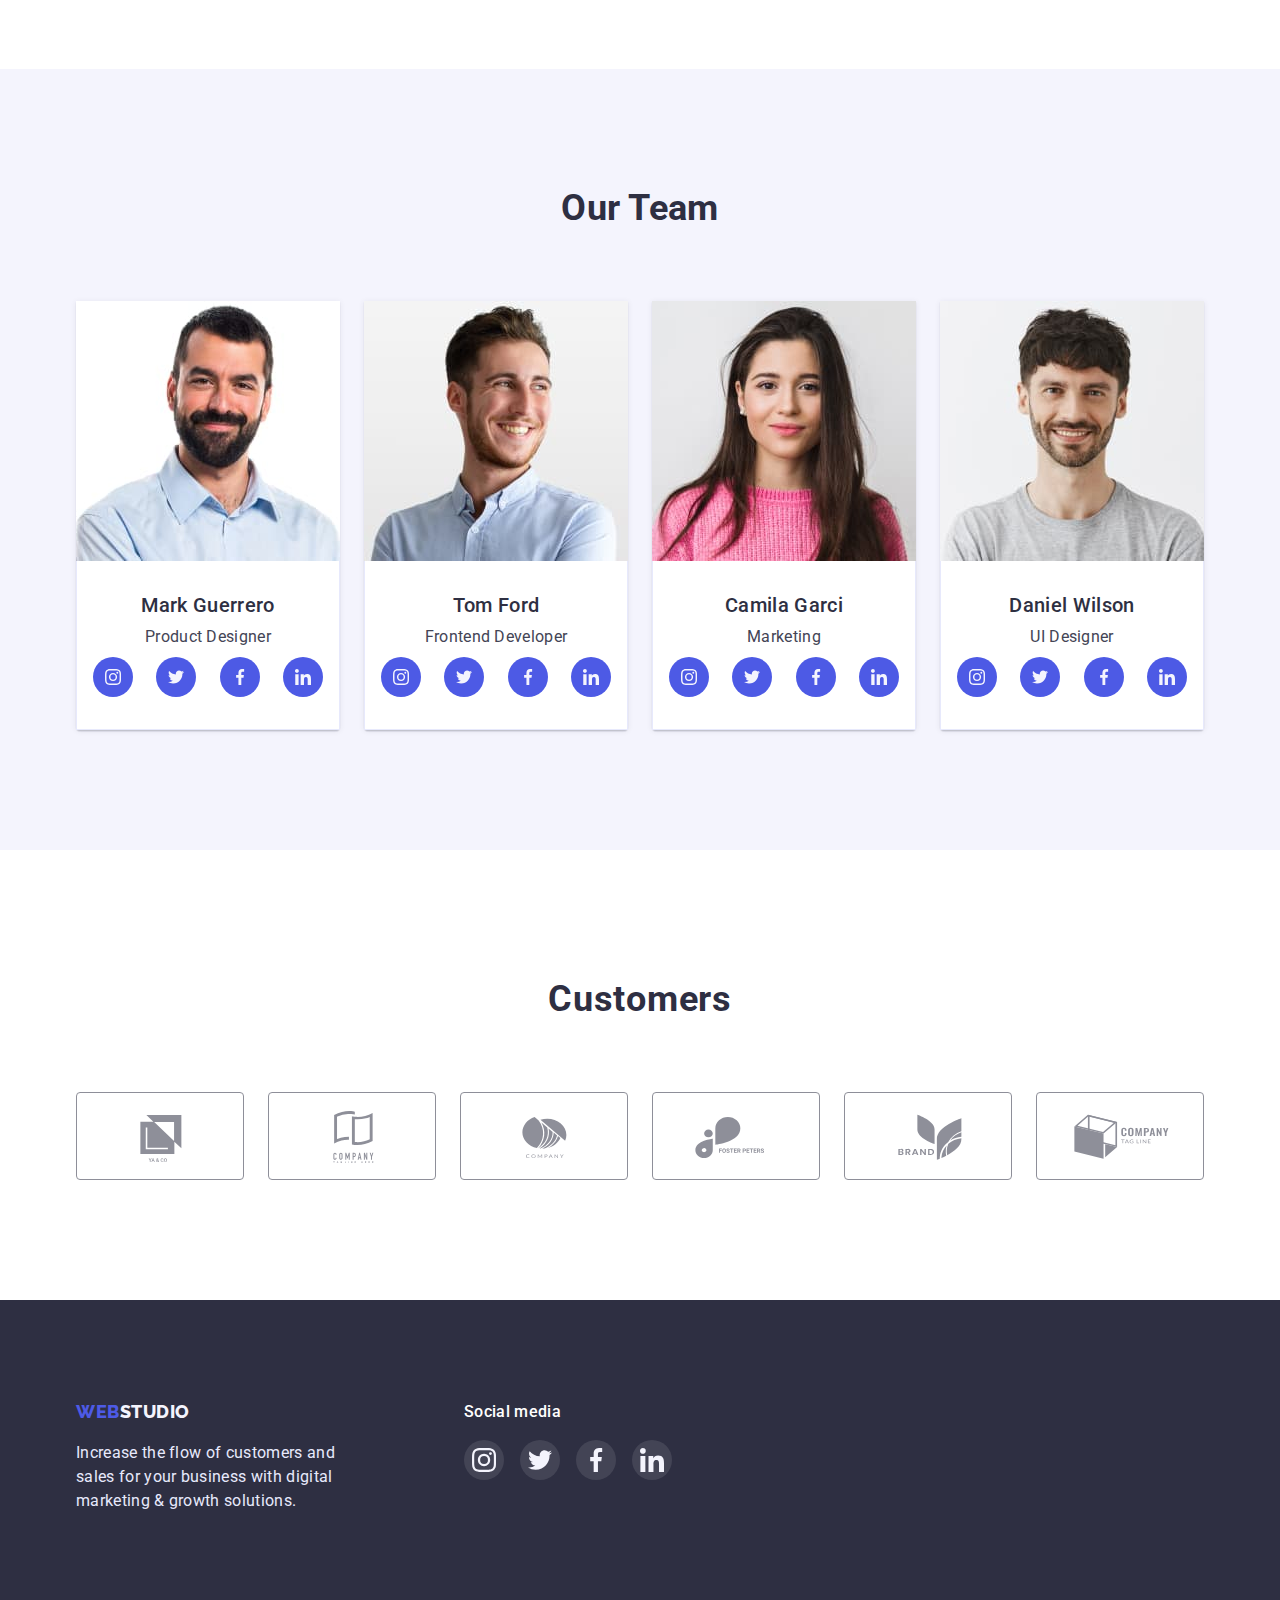
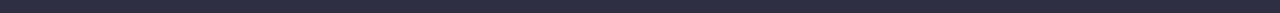
==== commit 3defb19d: "1" ====
--- a/index.html
+++ b/index.html
@@ -374,6 +374,15 @@
             </div>
         </div>
     </footer>
+    <div class="backdrop">
+        <div class="modal">
+            <button type="button" class="modal-close-btn">
+                <svg class="modal-clous-btn-icon" width="8" height="8">
+                    <use href="./images/icons.svg#close-modal"></use>
+                </svg>
+            </button>
+        </div>
+    </div>
 </body>
 
 </html>--- a/css/styles.css
+++ b/css/styles.css
@@ -21,15 +21,24 @@
   --social-btn-comand1: #4d5ae5;
   --social-btn-comand2: #404bbf;
   --social-btn-logo: #f4f4fd;
+  /*----hover-focus---*/
+  --transition-duration-function: 250ms cubic-bezier(0.4, 0, 0.2, 1);
+
   /*about*/
   --about-svg: #f4f4fd;
   /*customers*/
   --customers-logo: #8e8f99;
   --customers-logo2: #404bbf;
   /*footer*/
+
   --footer-text: #e7e9fc;
   --footer-soc-text: #ffffff;
   --footer-logo-hover: #31d0aa;
+  /*-----modal-window----*/
+  --modal-win-bgr: #fcfcfc;
+  /*---overlay----*/
+  --overlay-text: #f4f4fd;
+  --overlay-bgr: #4d5ae5;
   /*size distaition*/
 }
 /*border-box-main*/
@@ -138,9 +147,14 @@
   color: var(--head-adres);
   line-height: 1.5;
 }
+.navi-first-li {
+  position: relative;
+}
 .navi-first-li.current::after {
   content: "";
   display: block;
+  position: absolute;
+  bottom: 0;
   width: 100%;
   height: 6px;
   background-color: var(--link);
@@ -193,6 +207,7 @@
   padding: 16px 32px;
   margin-left: auto;
   margin-right: auto;
+  transition: var(--transition-duration-function);
 }
 .hero-button:hover,
 .hero-button:focus {
@@ -444,7 +459,31 @@
   column-gap: 24px;
   margin-top: 72px;
 }
-
+.card-link {
+  display: block;
+}
+.card-link-img {
+  position: relative;
+  overflow: hidden;
+}
+.overlay {
+  color: var(--overlay-text);
+  background-color: var(--overlay-bgr);
+  position: absolute;
+  left: 0;
+  top: 0;
+  width: 100%;
+  height: 100%;
+  transform: translate(0, 100%);
+  transition: transform 250ms cubic-bezier(0.4, 0, 0.2, 1);
+
+  padding: 40px 32px;
+  line-height: 1.5;
+}
+.card-link:hover .overlay,
+.card-link:focus .overlay {
+  transform: translate(0, 0);
+}
 /*-------sectiom-many-ikon------*/
 .many-ikon-name {
   font-weight: 500;
@@ -466,3 +505,30 @@
   box-shadow: 0px 1px 6px rgba(46, 47, 66, 0.08),
     0px 1px 1px rgba(46, 47, 66, 0.16), 0px 2px 1px rgba(46, 47, 66, 0.08);
 }
+/*----modal-window----*/
+.backdrop {
+  position: fixed;
+  top: 0;
+  left: 0;
+  z-index: 100;
+  width: 100%;
+  height: 100%;
+  background: rgba(46, 47, 66, 0.4);
+}
+.modal {
+  position: absolute;
+  top: 50%;
+  left: 50%;
+  transform: translate(-50%, -50%);
+  width: 408px;
+  height: 576px;
+  background-color: var(--modal-win-bgr);
+}
+.modal-close-btn {
+  display: flex;
+  width: 24px;
+  height: 24px;
+  color: black;
+  background-color: transparent;
+  border: 1px solid rgba(0, 0, 0, 0.1);
+}
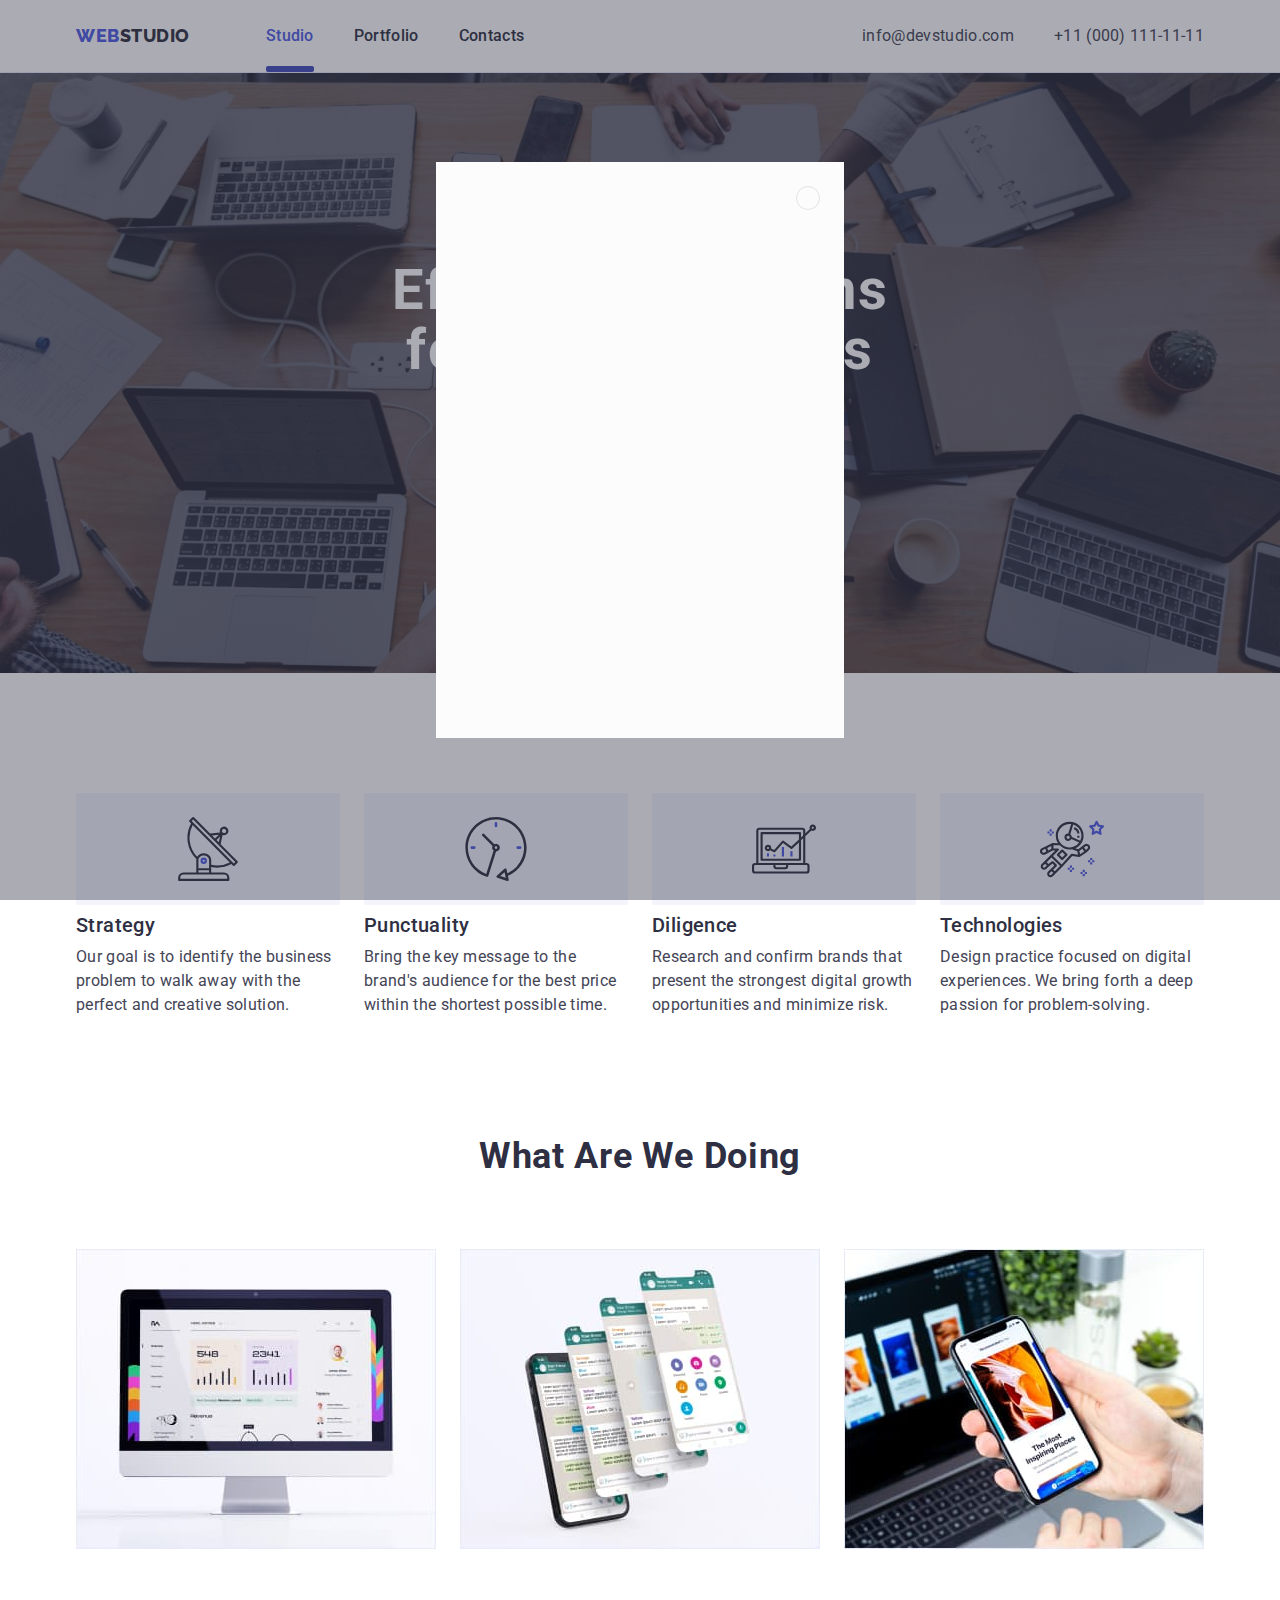
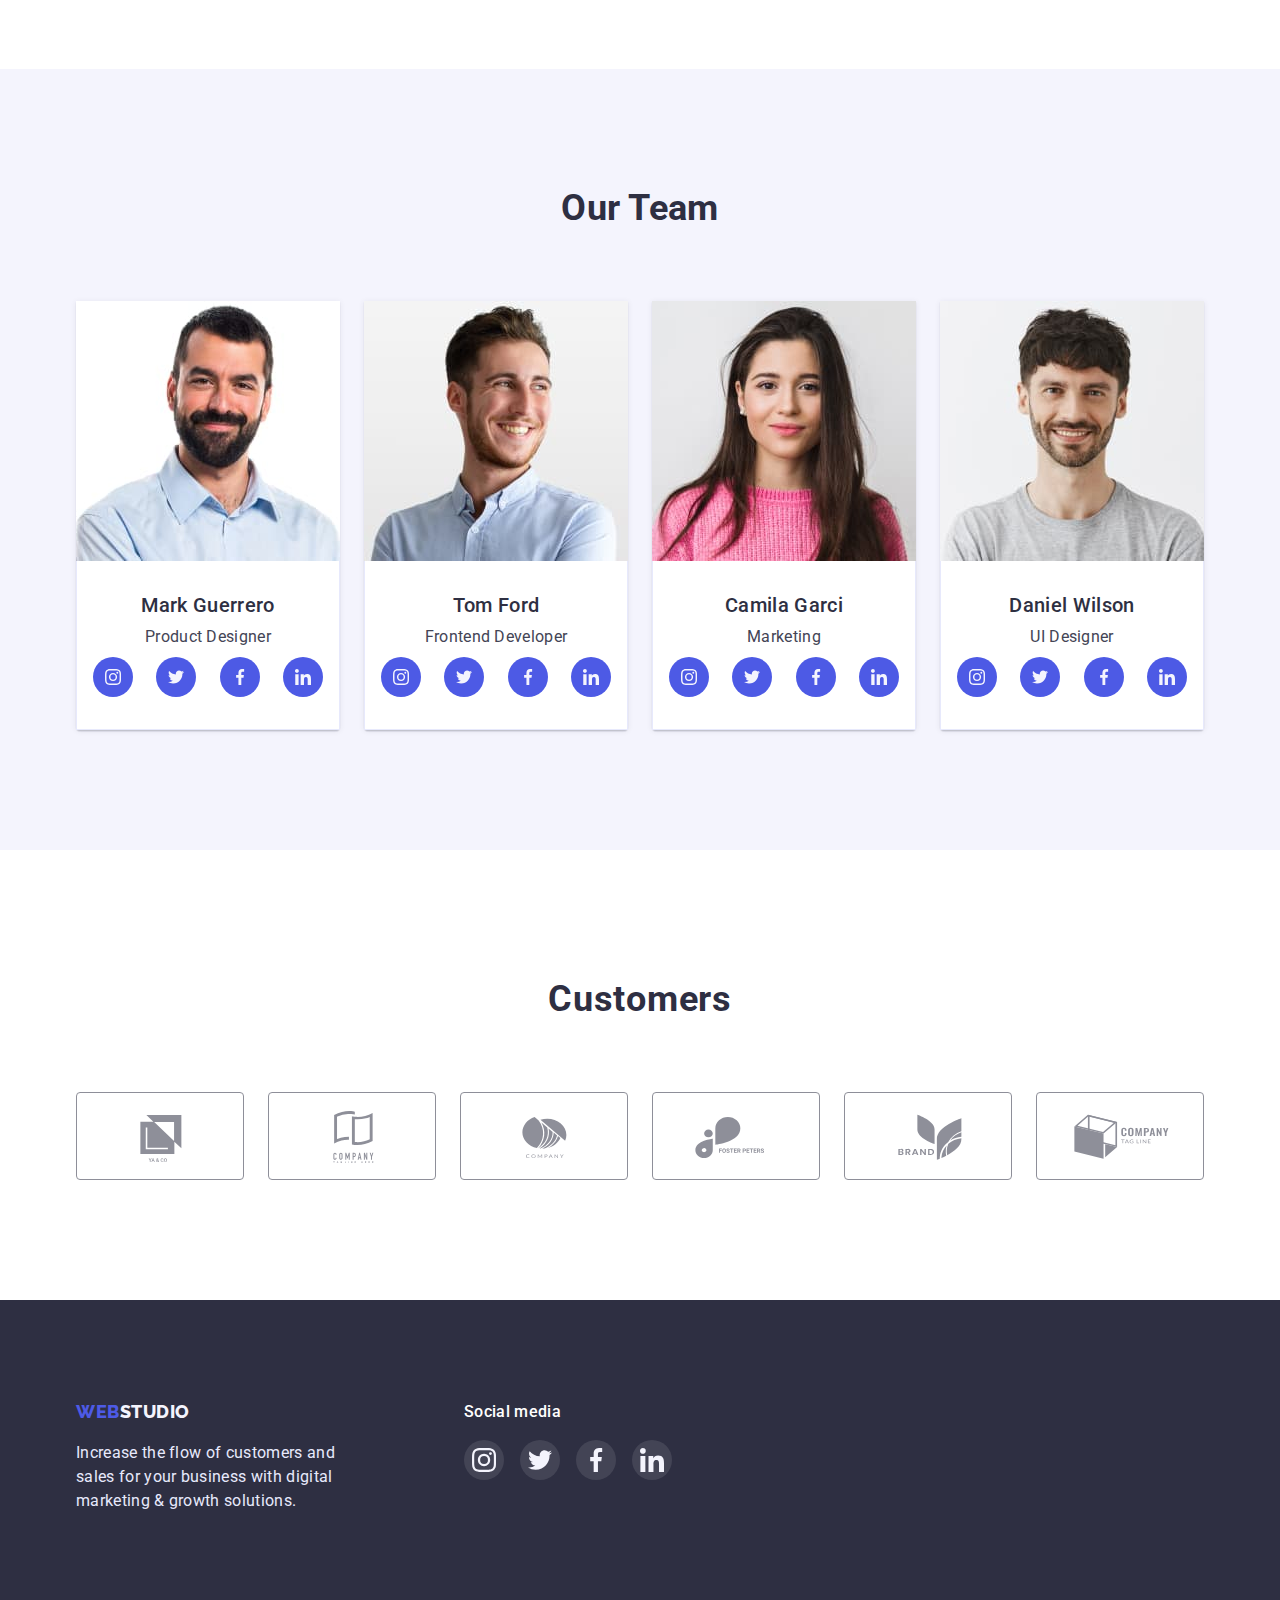
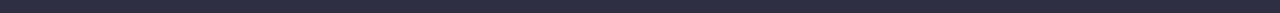
==== commit dd9371a9: "1" ====
--- a/index.html
+++ b/index.html
@@ -377,7 +377,7 @@
     <div class="backdrop">
         <div class="modal">
             <button type="button" class="modal-close-btn">
-                <svg class="modal-clous-btn-icon" width="8" height="8">
+                <svg class="modal-close-btn-icon" width="18" height="18">
                     <use href="./images/icons.svg#close-modal"></use>
                 </svg>
             </button>
--- a/css/styles.css
+++ b/css/styles.css
@@ -525,10 +525,15 @@
   background-color: var(--modal-win-bgr);
 }
 .modal-close-btn {
-  display: flex;
+  position: absolute;
+  display: flex;
+  justify-content: center;
+  align-items: center;
+  top: 24px;
+  right: 24px;
   width: 24px;
   height: 24px;
-  color: black;
   background-color: transparent;
   border: 1px solid rgba(0, 0, 0, 0.1);
-}
+  border-radius: 50%;
+}
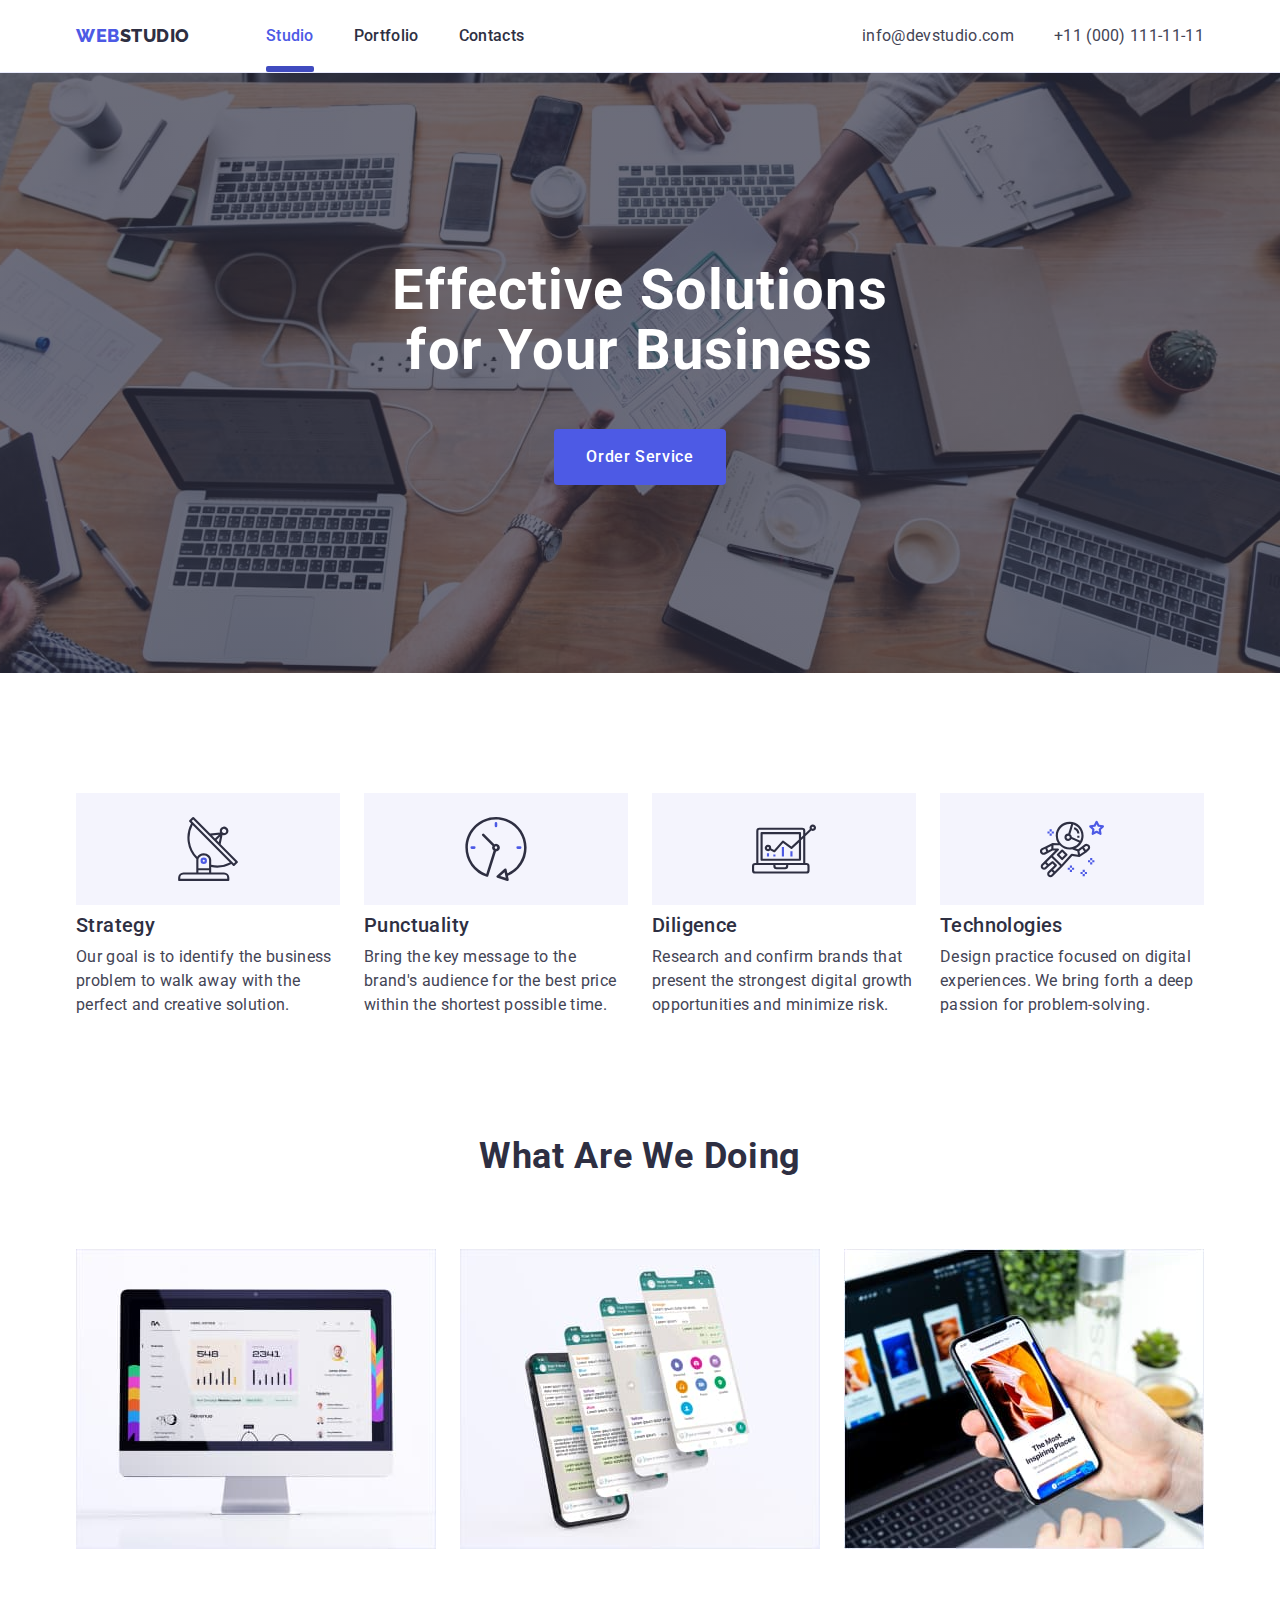
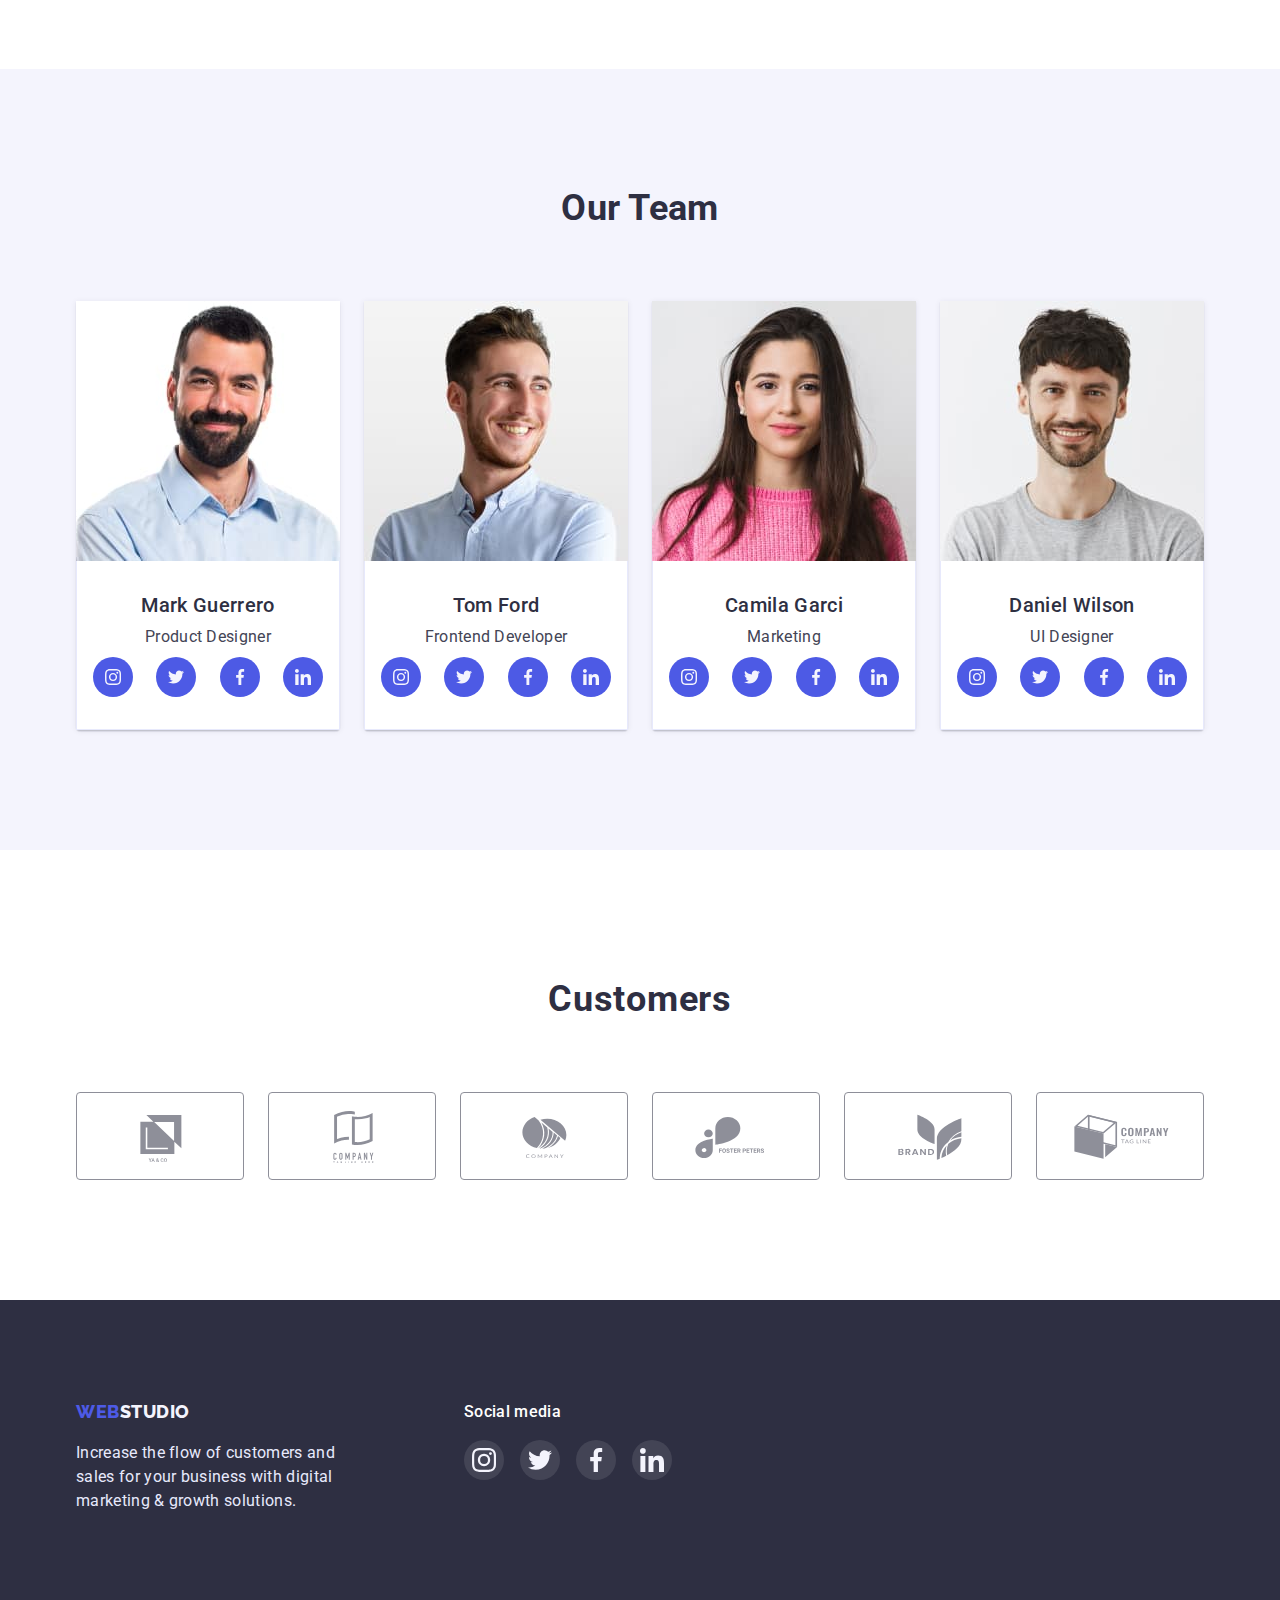
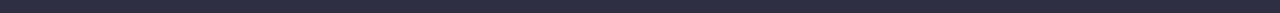
==== commit 9f908aad: "1" ====
--- a/index.html
+++ b/index.html
@@ -41,7 +41,7 @@
         <section class="hero">
             <div class="container">
                 <h1 class="hero-text">Effective Solutions for Your Business</h1>
-                <button type="button" class="hero-button">Order Service</button>
+                <button type="button" class="hero-button" data-modal-open>Order Service</button>
             </div>
         </section>
         <!--about company-->
@@ -374,15 +374,16 @@
             </div>
         </div>
     </footer>
-    <div class="backdrop">
+    <div class="backdrop is-hidden" data-modal>
         <div class="modal">
-            <button type="button" class="modal-close-btn">
+            <button type="button" class="modal-close-btn" data-modal-close>
                 <svg class="modal-close-btn-icon" width="18" height="18">
                     <use href="./images/icons.svg#close-modal"></use>
                 </svg>
             </button>
         </div>
     </div>
+    <script src="./js/modal.js"></script>
 </body>
 
 </html>--- a/css/styles.css
+++ b/css/styles.css
@@ -514,6 +514,13 @@
   width: 100%;
   height: 100%;
   background: rgba(46, 47, 66, 0.4);
+  transition: opacity var(--transition-duration-function),
+    visibility var(--transition-duration-function);
+}
+.backdrop.is-hidden {
+  opacity: 0;
+  visibility: hidden;
+  pointer-events: none;
 }
 .modal {
   position: absolute;
